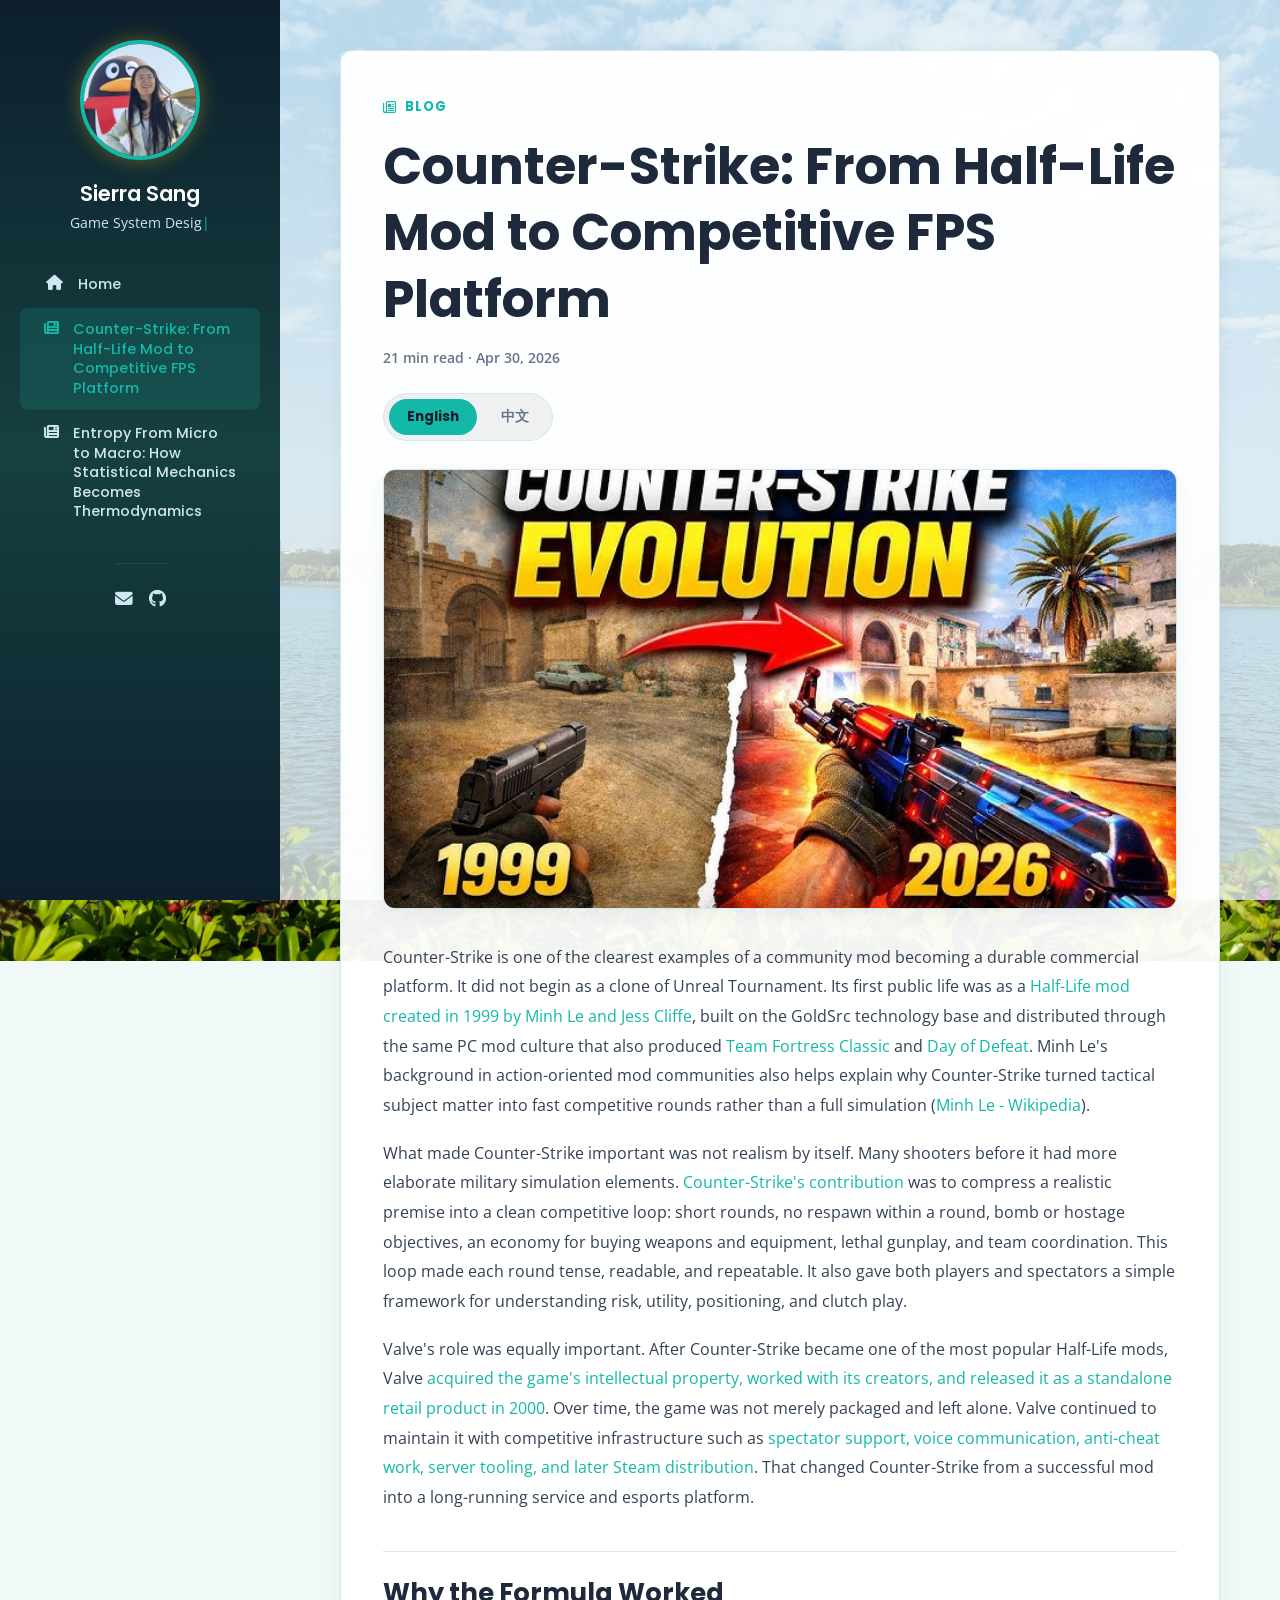
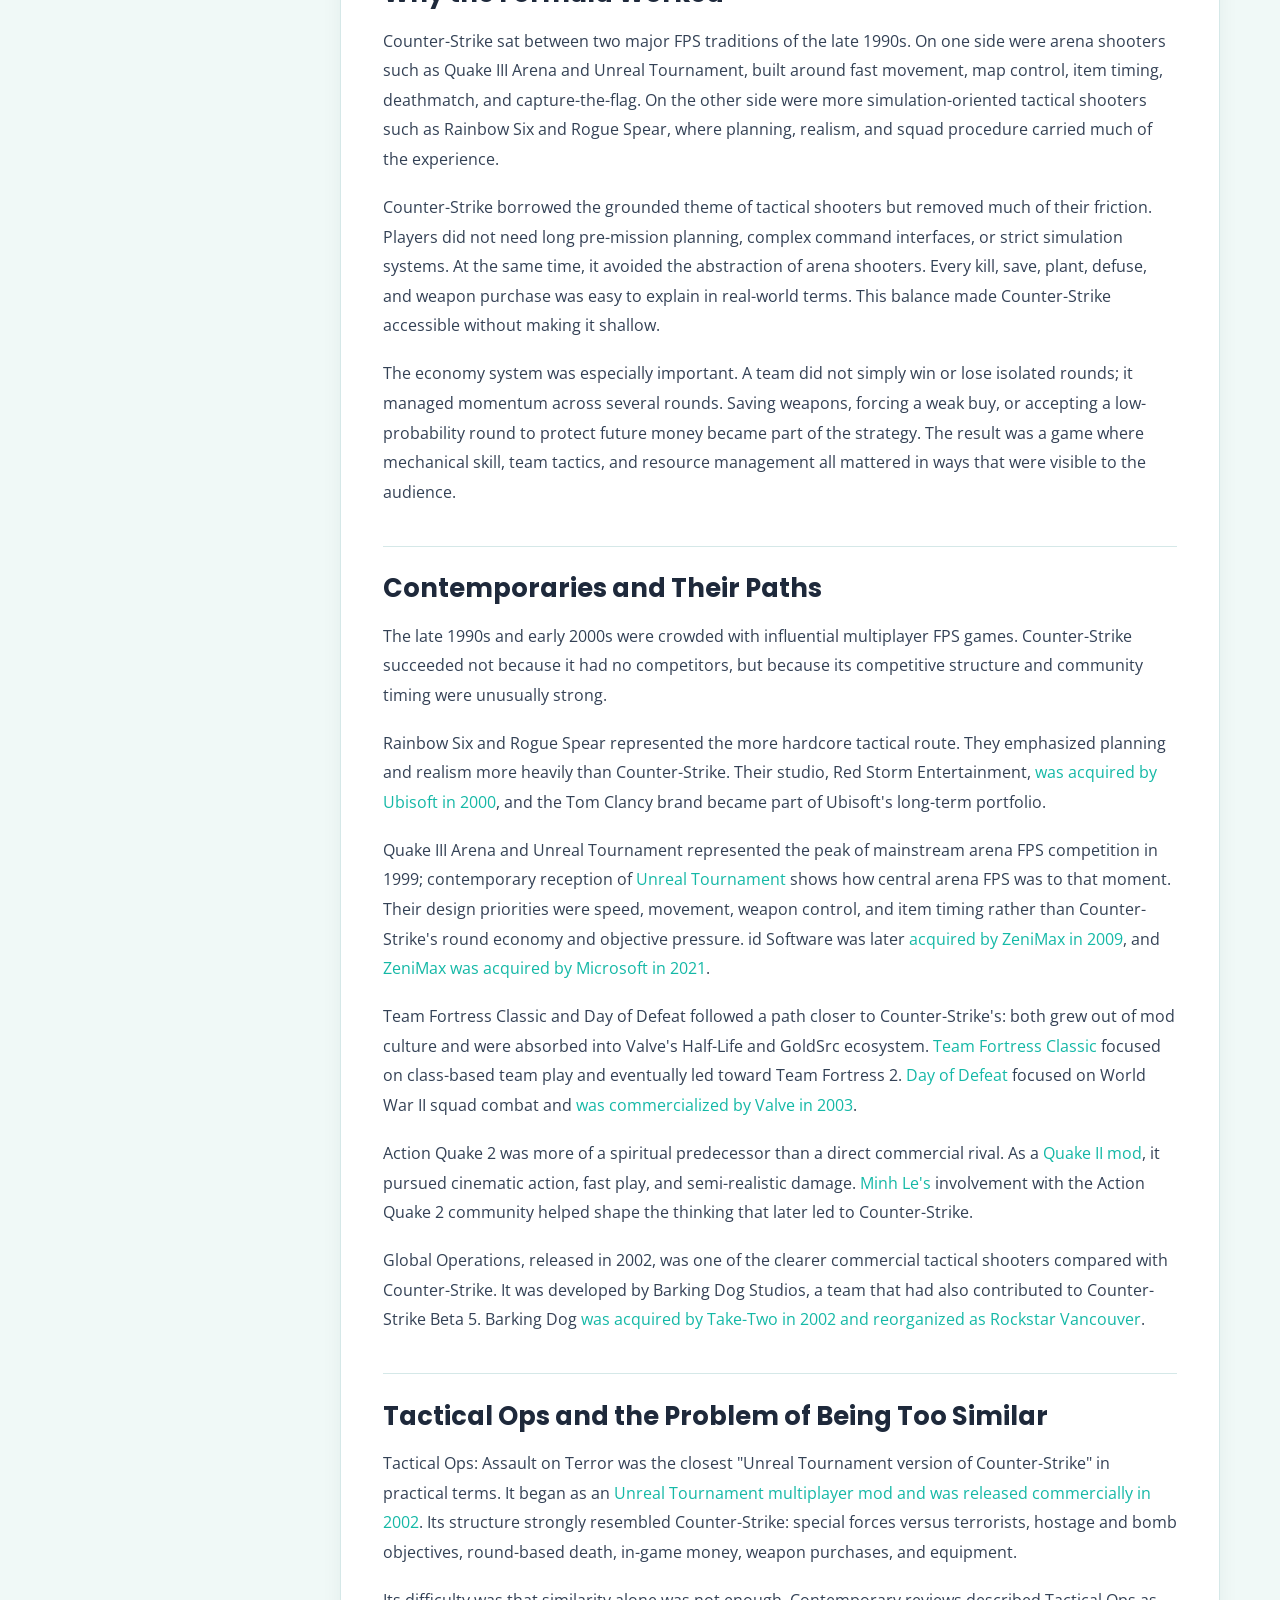
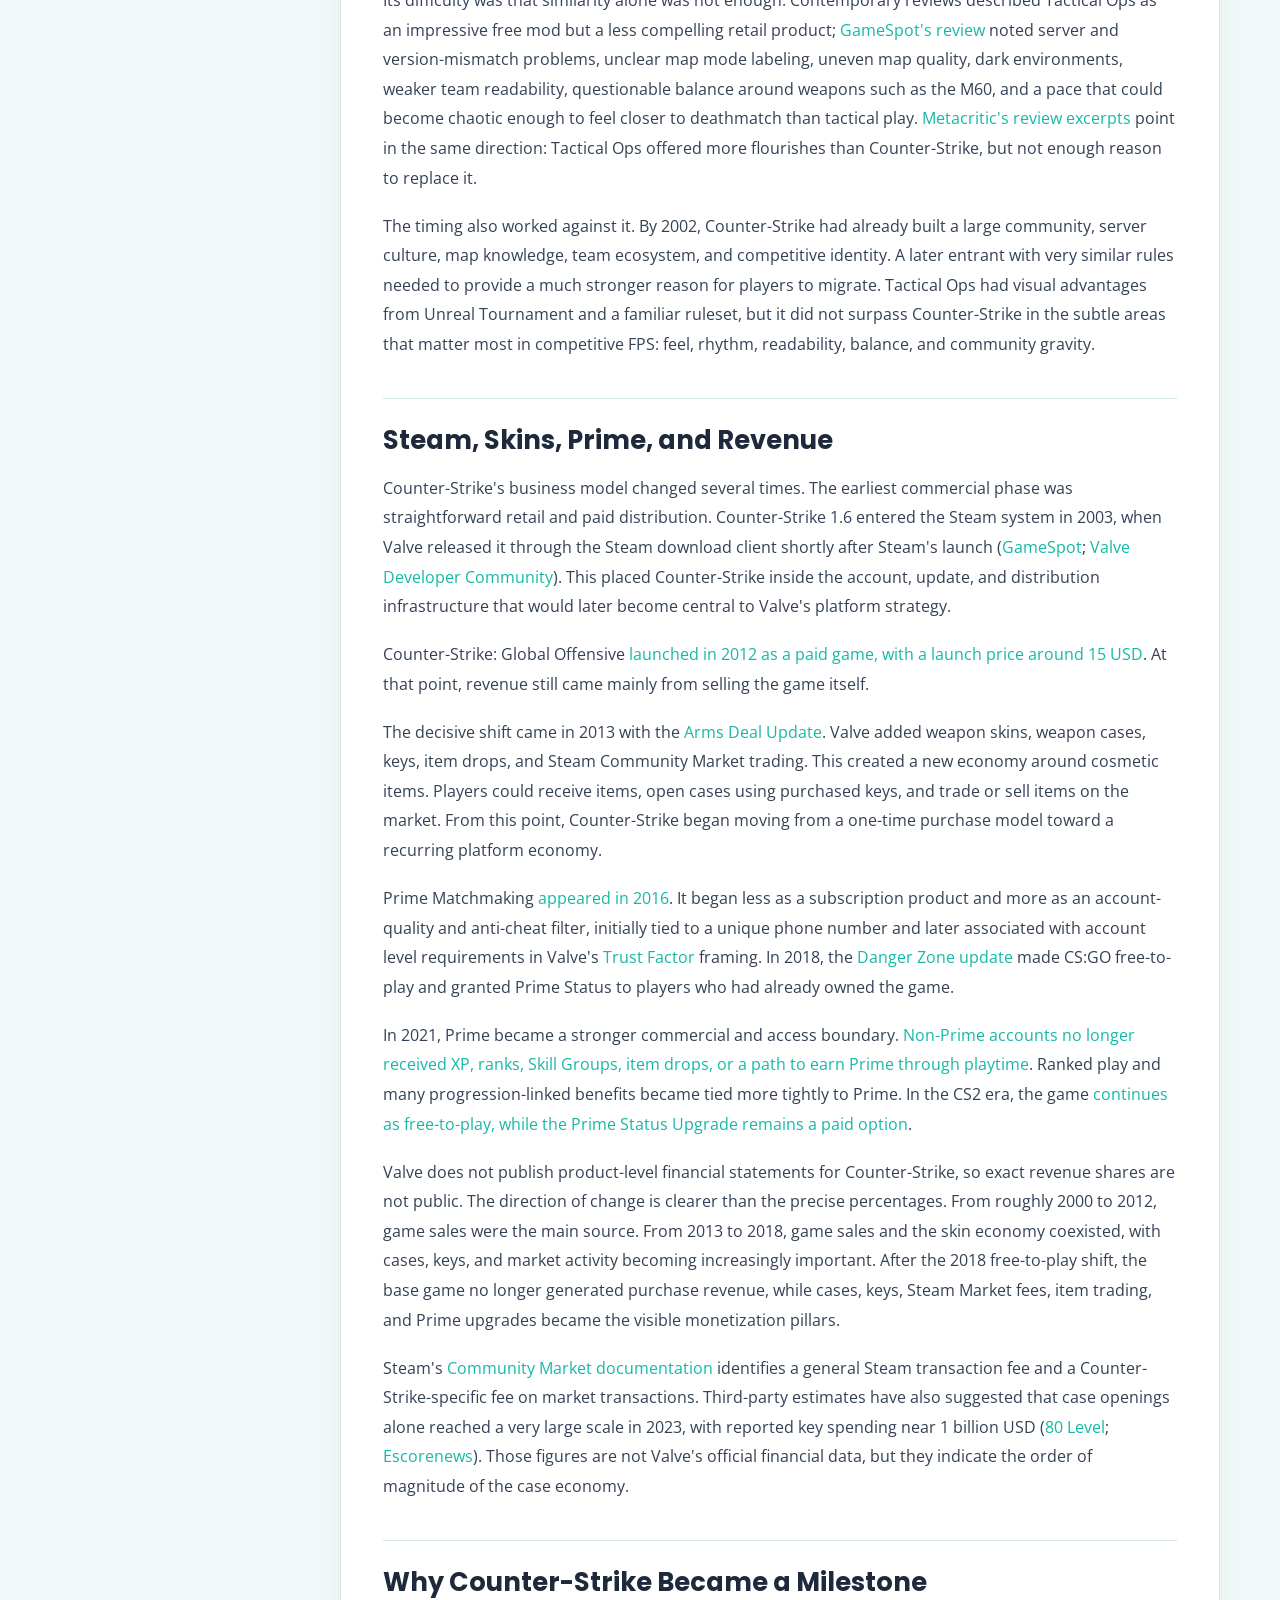
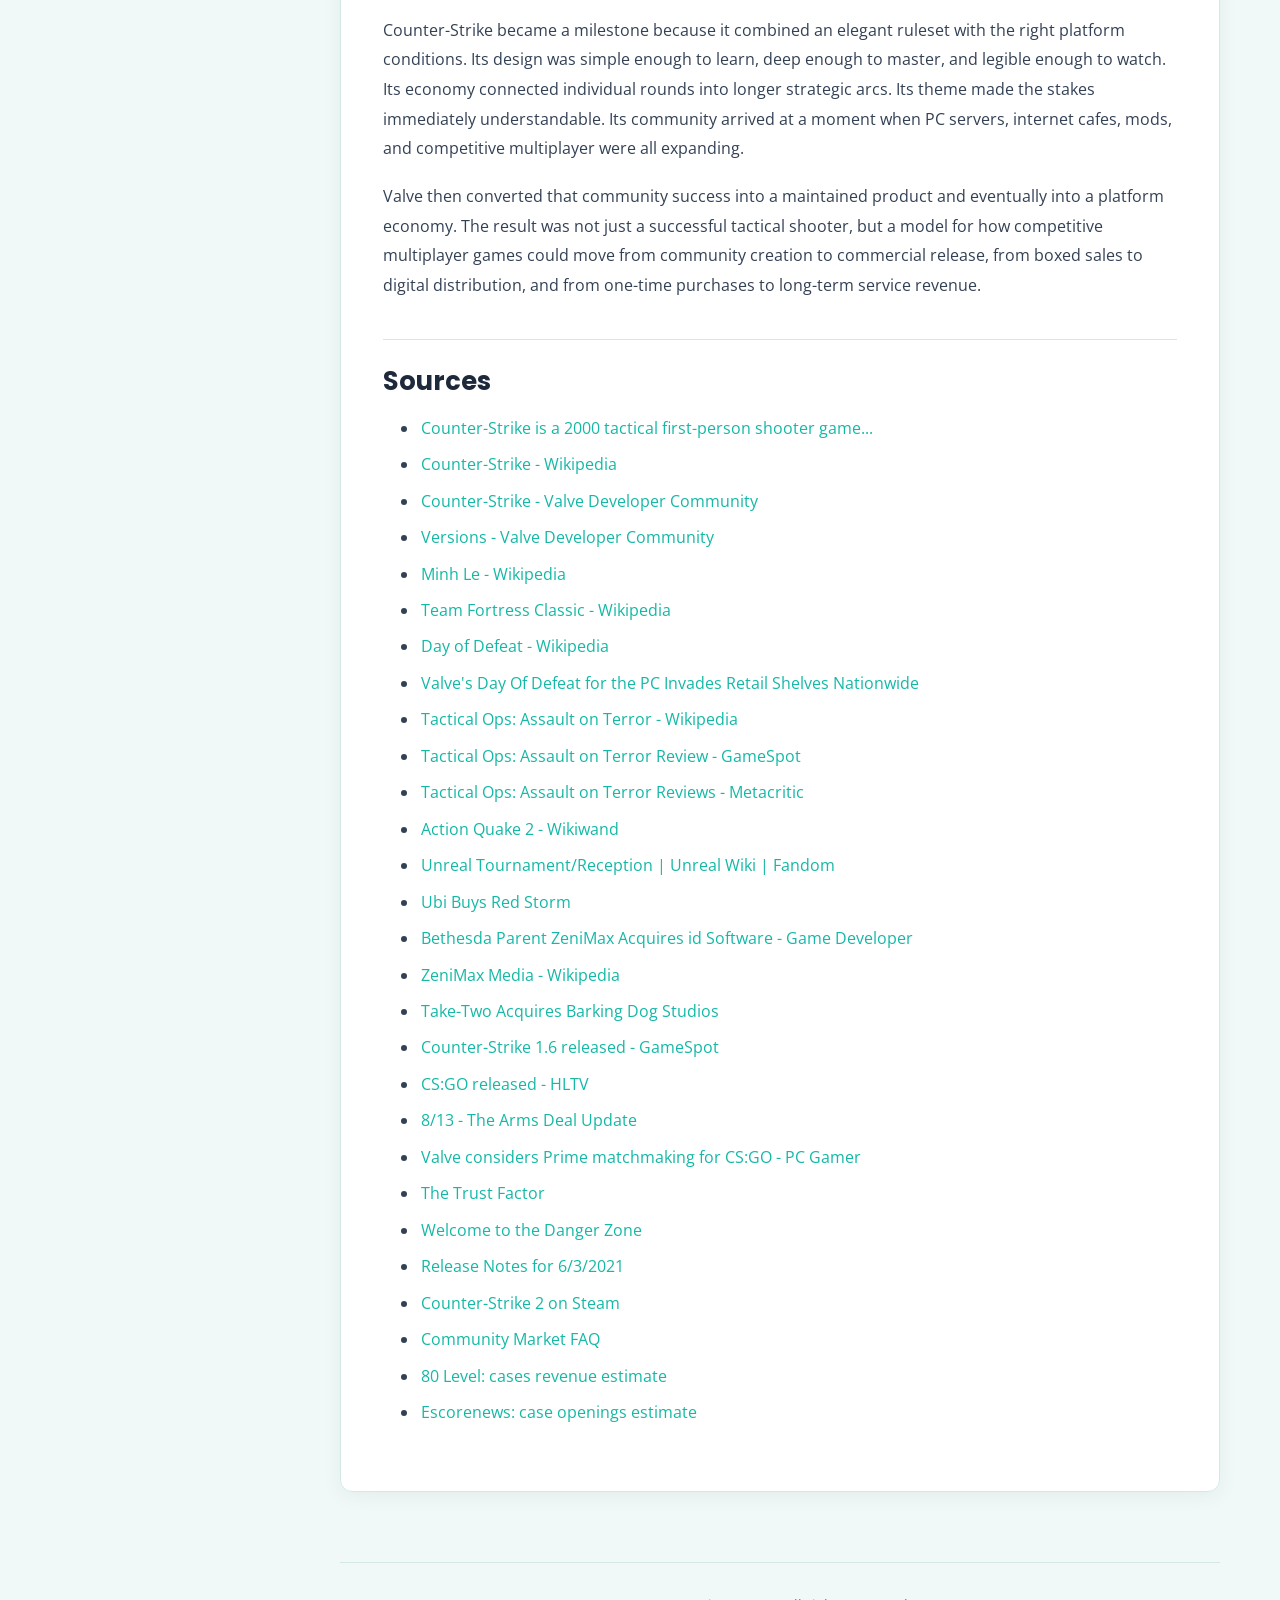
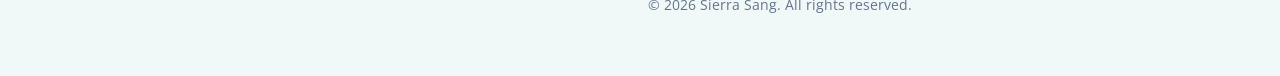
==== blogs/2026-04-30-cs-history.html @ 15dff7e5 "blog: remake blog category on index page" ====
<!DOCTYPE html>
<html lang="en">
<head>
  <meta charset="UTF-8">
  <meta name="viewport" content="width=device-width, initial-scale=1.0">
  <title>Counter-Strike: From Half-Life Mod to Competitive FPS Platform - Sierra Sang</title>
  <meta name="description" content="Counter-Strike: From Half-Life Mod to Competitive FPS Platform">
  <link rel="preconnect" href="https://fonts.googleapis.com">
  <link rel="preconnect" href="https://fonts.gstatic.com" crossorigin>
  <link href="https://fonts.googleapis.com/css2?family=Poppins:wght@300;400;500;600;700&family=Open+Sans:wght@300;400;600&display=swap" rel="stylesheet">
  <link rel="stylesheet" href="https://cdnjs.cloudflare.com/ajax/libs/font-awesome/6.5.1/css/all.min.css">
  <link rel="stylesheet" href="../css/style.css">
</head>
<body class="blog-page">
  <div class="sidebar">
    <div class="sidebar-inner">
      <div class="avatar-wrap">
        <img src="../res/avatar.jpg" alt="Sierra Sang" class="avatar">
      </div>
      <h1 class="sidebar-name">Sierra Sang</h1>
      <div class="sidebar-title">
        <span class="typed-text"></span><span class="cursor-blink">|</span>
      </div>
      <nav class="sidebar-nav blog-nav" aria-label="Blog navigation">
        <ul>
          <li><a href="../index.html" class="nav-link"><i class="fa-solid fa-house"></i><span>Home</span></a></li>
          <li><a href="#blog" class="nav-link active"><i class="fa-solid fa-newspaper"></i><span>Counter-Strike: From Half-Life Mod to Competitive FPS Platform</span></a></li>
          <li><a href="2026-04-30-entropy-from-micro-to-macro-level.html" class="nav-link"><i class="fa-solid fa-newspaper"></i><span>Entropy From Micro to Macro: How Statistical Mechanics Becomes Thermodynamics</span></a></li>
        </ul>
      </nav>
      <div class="sidebar-social">
        <a href="mailto:blocksang@outlook.com" title="Email"><i class="fa-solid fa-envelope"></i></a>
        <a href="https://github.com/Si3rraQuack" target="_blank" rel="noopener" title="GitHub"><i class="fa-brands fa-github"></i></a>
      </div>
    </div>
  </div>

  <div class="mobile-header">
    <span class="mobile-name">Sierra Sang Blogs</span>
    <button class="mobile-menu-btn" aria-label="Toggle menu"><i class="fa-solid fa-bars"></i></button>
  </div>

  <main class="main-content blog-main">
    <section id="blog" class="section blog-section">
      <div class="blog-shell reveal">
        <header class="blog-hero">
          <span class="blog-eyebrow"><i class="fa-regular fa-newspaper"></i> Blog</span>
          <h1 class="blog-title lang-panel is-active" data-lang="en">Counter-Strike: From Half-Life Mod to Competitive FPS Platform</h1>
          <h1 class="blog-title lang-panel" data-lang="zh">Counter-Strike：从 Half-Life Mod 到竞技 FPS 平台</h1>
          <div class="blog-meta">
            <span class="lang-panel is-active" data-lang="en">21 min read &middot; <time datetime="2026-04-30">Apr 30, 2026</time></span>
            <span class="lang-panel" data-lang="zh">21 分钟阅读 &middot; <time datetime="2026-04-30">2026年4月30日</time></span>
          </div>
          <div class="language-toggle" role="group" aria-label="Language switcher">
            <button type="button" class="language-btn active" data-lang-switch="en" aria-pressed="true">English</button>
            <button type="button" class="language-btn" data-lang-switch="zh" aria-pressed="false">&#20013;&#25991;</button>
          </div>
          <img src="../res/blogs/2026-04-30-cs-history-banner.jpg" alt="Banner for Counter-Strike: From Half-Life Mod to Competitive FPS Platform" class="blog-banner">
        </header>

        <article class="blog-article lang-panel is-active" data-lang="en" lang="en-US">
<p>Counter-Strike is one of the clearest examples of a community mod becoming a durable commercial platform. It did not begin as a clone of Unreal Tournament. Its first public life was as a <a href="https://en.wikipedia.org/wiki/Counter-Strike_(video_game)" target="_blank" rel="noopener">Half-Life mod created in 1999 by Minh Le and Jess Cliffe</a>, built on the GoldSrc technology base and distributed through the same PC mod culture that also produced <a href="https://en.wikipedia.org/wiki/Team_Fortress_Classic" target="_blank" rel="noopener">Team Fortress Classic</a> and <a href="https://en.wikipedia.org/wiki/Day_of_Defeat" target="_blank" rel="noopener">Day of Defeat</a>. Minh Le's background in action-oriented mod communities also helps explain why Counter-Strike turned tactical subject matter into fast competitive rounds rather than a full simulation (<a href="https://en.wikipedia.org/wiki/Minh_Le" target="_blank" rel="noopener">Minh Le - Wikipedia</a>).</p>
<p>What made Counter-Strike important was not realism by itself. Many shooters before it had more elaborate military simulation elements. <a href="https://en.wikipedia.org/wiki/Counter-Strike" target="_blank" rel="noopener">Counter-Strike's contribution</a> was to compress a realistic premise into a clean competitive loop: short rounds, no respawn within a round, bomb or hostage objectives, an economy for buying weapons and equipment, lethal gunplay, and team coordination. This loop made each round tense, readable, and repeatable. It also gave both players and spectators a simple framework for understanding risk, utility, positioning, and clutch play.</p>
<p>Valve's role was equally important. After Counter-Strike became one of the most popular Half-Life mods, Valve <a href="https://en.wikipedia.org/wiki/Counter-Strike_(video_game)" target="_blank" rel="noopener">acquired the game's intellectual property, worked with its creators, and released it as a standalone retail product in 2000</a>. Over time, the game was not merely packaged and left alone. Valve continued to maintain it with competitive infrastructure such as <a href="https://developer.valvesoftware.com/wiki/Counter-Strike/Versions" target="_blank" rel="noopener">spectator support, voice communication, anti-cheat work, server tooling, and later Steam distribution</a>. That changed Counter-Strike from a successful mod into a long-running service and esports platform.</p>
<h2 id="why-the-formula-worked">Why the Formula Worked</h2>
<p>Counter-Strike sat between two major FPS traditions of the late 1990s. On one side were arena shooters such as Quake III Arena and Unreal Tournament, built around fast movement, map control, item timing, deathmatch, and capture-the-flag. On the other side were more simulation-oriented tactical shooters such as Rainbow Six and Rogue Spear, where planning, realism, and squad procedure carried much of the experience.</p>
<p>Counter-Strike borrowed the grounded theme of tactical shooters but removed much of their friction. Players did not need long pre-mission planning, complex command interfaces, or strict simulation systems. At the same time, it avoided the abstraction of arena shooters. Every kill, save, plant, defuse, and weapon purchase was easy to explain in real-world terms. This balance made Counter-Strike accessible without making it shallow.</p>
<p>The economy system was especially important. A team did not simply win or lose isolated rounds; it managed momentum across several rounds. Saving weapons, forcing a weak buy, or accepting a low-probability round to protect future money became part of the strategy. The result was a game where mechanical skill, team tactics, and resource management all mattered in ways that were visible to the audience.</p>
<h2 id="contemporaries-and-their-paths">Contemporaries and Their Paths</h2>
<p>The late 1990s and early 2000s were crowded with influential multiplayer FPS games. Counter-Strike succeeded not because it had no competitors, but because its competitive structure and community timing were unusually strong.</p>
<p>Rainbow Six and Rogue Spear represented the more hardcore tactical route. They emphasized planning and realism more heavily than Counter-Strike. Their studio, Red Storm Entertainment, <a href="https://www.gamedeveloper.com/game-platforms/ubi-buys-red-storm" target="_blank" rel="noopener">was acquired by Ubisoft in 2000</a>, and the Tom Clancy brand became part of Ubisoft's long-term portfolio.</p>
<p>Quake III Arena and Unreal Tournament represented the peak of mainstream arena FPS competition in 1999; contemporary reception of <a href="https://unreal.fandom.com/wiki/Unreal_Tournament/Reception" target="_blank" rel="noopener">Unreal Tournament</a> shows how central arena FPS was to that moment. Their design priorities were speed, movement, weapon control, and item timing rather than Counter-Strike's round economy and objective pressure. id Software was later <a href="https://www.gamedeveloper.com/game-platforms/bethesda-parent-zenimax-acquires-id-software" target="_blank" rel="noopener">acquired by ZeniMax in 2009</a>, and <a href="https://en.wikipedia.org/wiki/ZeniMax_Media" target="_blank" rel="noopener">ZeniMax was acquired by Microsoft in 2021</a>.</p>
<p>Team Fortress Classic and Day of Defeat followed a path closer to Counter-Strike's: both grew out of mod culture and were absorbed into Valve's Half-Life and GoldSrc ecosystem. <a href="https://en.wikipedia.org/wiki/Team_Fortress_Classic" target="_blank" rel="noopener">Team Fortress Classic</a> focused on class-based team play and eventually led toward Team Fortress 2. <a href="https://en.wikipedia.org/wiki/Day_of_Defeat" target="_blank" rel="noopener">Day of Defeat</a> focused on World War II squad combat and <a href="https://www.investor.activisionblizzard.com/news-releases/news-release-details/valves-day-defeattm-pc-invades-retail-shelves-nationwide" target="_blank" rel="noopener">was commercialized by Valve in 2003</a>.</p>
<p>Action Quake 2 was more of a spiritual predecessor than a direct commercial rival. As a <a href="https://www.wikiwand.com/en/articles/Action_Quake_2" target="_blank" rel="noopener">Quake II mod</a>, it pursued cinematic action, fast play, and semi-realistic damage. <a href="https://en.wikipedia.org/wiki/Minh_Le" target="_blank" rel="noopener">Minh Le's</a> involvement with the Action Quake 2 community helped shape the thinking that later led to Counter-Strike.</p>
<p>Global Operations, released in 2002, was one of the clearer commercial tactical shooters compared with Counter-Strike. It was developed by Barking Dog Studios, a team that had also contributed to Counter-Strike Beta 5. Barking Dog <a href="https://www.gamedeveloper.com/game-platforms/take-two-acquires-barking-dog-studios" target="_blank" rel="noopener">was acquired by Take-Two in 2002 and reorganized as Rockstar Vancouver</a>.</p>
<h2 id="tactical-ops-and-the-problem-of-being-too-similar">Tactical Ops and the Problem of Being Too Similar</h2>
<p>Tactical Ops: Assault on Terror was the closest "Unreal Tournament version of Counter-Strike" in practical terms. It began as an <a href="https://en.wikipedia.org/wiki/Tactical_Ops:_Assault_on_Terror" target="_blank" rel="noopener">Unreal Tournament multiplayer mod and was released commercially in 2002</a>. Its structure strongly resembled Counter-Strike: special forces versus terrorists, hostage and bomb objectives, round-based death, in-game money, weapon purchases, and equipment.</p>
<p>Its difficulty was that similarity alone was not enough. Contemporary reviews described Tactical Ops as an impressive free mod but a less compelling retail product; <a href="https://www.gamespot.com/reviews/tactical-ops-assault-on-terror-review/1900-2862947" target="_blank" rel="noopener">GameSpot's review</a> noted server and version-mismatch problems, unclear map mode labeling, uneven map quality, dark environments, weaker team readability, questionable balance around weapons such as the M60, and a pace that could become chaotic enough to feel closer to deathmatch than tactical play. <a href="https://www.metacritic.com/game/tactical-ops-assault-on-terror" target="_blank" rel="noopener">Metacritic's review excerpts</a> point in the same direction: Tactical Ops offered more flourishes than Counter-Strike, but not enough reason to replace it.</p>
<p>The timing also worked against it. By 2002, Counter-Strike had already built a large community, server culture, map knowledge, team ecosystem, and competitive identity. A later entrant with very similar rules needed to provide a much stronger reason for players to migrate. Tactical Ops had visual advantages from Unreal Tournament and a familiar ruleset, but it did not surpass Counter-Strike in the subtle areas that matter most in competitive FPS: feel, rhythm, readability, balance, and community gravity.</p>
<h2 id="steam-skins-prime-and-revenue">Steam, Skins, Prime, and Revenue</h2>
<p>Counter-Strike's business model changed several times. The earliest commercial phase was straightforward retail and paid distribution. Counter-Strike 1.6 entered the Steam system in 2003, when Valve released it through the Steam download client shortly after Steam's launch (<a href="https://www.gamespot.com/articles/counter-strike-16-released/1100-2908968" target="_blank" rel="noopener">GameSpot</a>; <a href="https://developer.valvesoftware.com/wiki/Counter-Strike" target="_blank" rel="noopener">Valve Developer Community</a>). This placed Counter-Strike inside the account, update, and distribution infrastructure that would later become central to Valve's platform strategy.</p>
<p>Counter-Strike: Global Offensive <a href="https://www.hltv.org/news/8972/csgo-released" target="_blank" rel="noopener">launched in 2012 as a paid game, with a launch price around 15 USD</a>. At that point, revenue still came mainly from selling the game itself.</p>
<p>The decisive shift came in 2013 with the <a href="https://blog.counter-strike.net/2013/08/7425/" target="_blank" rel="noopener">Arms Deal Update</a>. Valve added weapon skins, weapon cases, keys, item drops, and Steam Community Market trading. This created a new economy around cosmetic items. Players could receive items, open cases using purchased keys, and trade or sell items on the market. From this point, Counter-Strike began moving from a one-time purchase model toward a recurring platform economy.</p>
<p>Prime Matchmaking <a href="https://www.pcgamer.com/valve-considers-prime-matchmaking-for-csgo/" target="_blank" rel="noopener">appeared in 2016</a>. It began less as a subscription product and more as an account-quality and anti-cheat filter, initially tied to a unique phone number and later associated with account level requirements in Valve's <a href="https://blog.counter-strike.net/the-trust-factor/" target="_blank" rel="noopener">Trust Factor</a> framing. In 2018, the <a href="https://blog.counter-strike.net/2018/12/21519/" target="_blank" rel="noopener">Danger Zone update</a> made CS:GO free-to-play and granted Prime Status to players who had already owned the game.</p>
<p>In 2021, Prime became a stronger commercial and access boundary. <a href="https://blog.counter-strike.net/2021/06/34389/" target="_blank" rel="noopener">Non-Prime accounts no longer received XP, ranks, Skill Groups, item drops, or a path to earn Prime through playtime</a>. Ranked play and many progression-linked benefits became tied more tightly to Prime. In the CS2 era, the game <a href="https://store.steampowered.com/app/730/CounterStrike_2/" target="_blank" rel="noopener">continues as free-to-play, while the Prime Status Upgrade remains a paid option</a>.</p>
<p>Valve does not publish product-level financial statements for Counter-Strike, so exact revenue shares are not public. The direction of change is clearer than the precise percentages. From roughly 2000 to 2012, game sales were the main source. From 2013 to 2018, game sales and the skin economy coexisted, with cases, keys, and market activity becoming increasingly important. After the 2018 free-to-play shift, the base game no longer generated purchase revenue, while cases, keys, Steam Market fees, item trading, and Prime upgrades became the visible monetization pillars.</p>
<p>Steam's <a href="https://help.steampowered.com/en/faqs/view/61F0-72B7-9A18-C70B" target="_blank" rel="noopener">Community Market documentation</a> identifies a general Steam transaction fee and a Counter-Strike-specific fee on market transactions. Third-party estimates have also suggested that case openings alone reached a very large scale in 2023, with reported key spending near 1 billion USD (<a href="https://80.lv/articles/counter-strike-cases-brought-valve-more-than-usd1-billion-in-2023" target="_blank" rel="noopener">80 Level</a>; <a href="https://escorenews.com/en/csgo/news/54997-valve-reportedly-earned-almost-billion-dollars-from-case-openings-in-2023-biggest-revenue-in-history-of-cs" target="_blank" rel="noopener">Escorenews</a>). Those figures are not Valve's official financial data, but they indicate the order of magnitude of the case economy.</p>
<h2 id="why-counter-strike-became-a-milestone">Why Counter-Strike Became a Milestone</h2>
<p>Counter-Strike became a milestone because it combined an elegant ruleset with the right platform conditions. Its design was simple enough to learn, deep enough to master, and legible enough to watch. Its economy connected individual rounds into longer strategic arcs. Its theme made the stakes immediately understandable. Its community arrived at a moment when PC servers, internet cafes, mods, and competitive multiplayer were all expanding.</p>
<p>Valve then converted that community success into a maintained product and eventually into a platform economy. The result was not just a successful tactical shooter, but a model for how competitive multiplayer games could move from community creation to commercial release, from boxed sales to digital distribution, and from one-time purchases to long-term service revenue.</p>
<h2 id="sources">Sources</h2>
<ul>
<li><a href="https://en.wikipedia.org/wiki/Counter-Strike_(video_game)" target="_blank" rel="noopener">Counter-Strike is a 2000 tactical first-person shooter game...</a></li>
<li><a href="https://en.wikipedia.org/wiki/Counter-Strike" target="_blank" rel="noopener">Counter-Strike - Wikipedia</a></li>
<li><a href="https://developer.valvesoftware.com/wiki/Counter-Strike" target="_blank" rel="noopener">Counter-Strike - Valve Developer Community</a></li>
<li><a href="https://developer.valvesoftware.com/wiki/Counter-Strike/Versions" target="_blank" rel="noopener">Versions - Valve Developer Community</a></li>
<li><a href="https://en.wikipedia.org/wiki/Minh_Le" target="_blank" rel="noopener">Minh Le - Wikipedia</a></li>
<li><a href="https://en.wikipedia.org/wiki/Team_Fortress_Classic" target="_blank" rel="noopener">Team Fortress Classic - Wikipedia</a></li>
<li><a href="https://en.wikipedia.org/wiki/Day_of_Defeat" target="_blank" rel="noopener">Day of Defeat - Wikipedia</a></li>
<li><a href="https://www.investor.activisionblizzard.com/news-releases/news-release-details/valves-day-defeattm-pc-invades-retail-shelves-nationwide" target="_blank" rel="noopener">Valve's Day Of Defeat for the PC Invades Retail Shelves Nationwide</a></li>
<li><a href="https://en.wikipedia.org/wiki/Tactical_Ops:_Assault_on_Terror" target="_blank" rel="noopener">Tactical Ops: Assault on Terror - Wikipedia</a></li>
<li><a href="https://www.gamespot.com/reviews/tactical-ops-assault-on-terror-review/1900-2862947" target="_blank" rel="noopener">Tactical Ops: Assault on Terror Review - GameSpot</a></li>
<li><a href="https://www.metacritic.com/game/tactical-ops-assault-on-terror" target="_blank" rel="noopener">Tactical Ops: Assault on Terror Reviews - Metacritic</a></li>
<li><a href="https://www.wikiwand.com/en/articles/Action_Quake_2" target="_blank" rel="noopener">Action Quake 2 - Wikiwand</a></li>
<li><a href="https://unreal.fandom.com/wiki/Unreal_Tournament/Reception" target="_blank" rel="noopener">Unreal Tournament/Reception | Unreal Wiki | Fandom</a></li>
<li><a href="https://www.gamedeveloper.com/game-platforms/ubi-buys-red-storm" target="_blank" rel="noopener">Ubi Buys Red Storm</a></li>
<li><a href="https://www.gamedeveloper.com/game-platforms/bethesda-parent-zenimax-acquires-id-software" target="_blank" rel="noopener">Bethesda Parent ZeniMax Acquires id Software - Game Developer</a></li>
<li><a href="https://en.wikipedia.org/wiki/ZeniMax_Media" target="_blank" rel="noopener">ZeniMax Media - Wikipedia</a></li>
<li><a href="https://www.gamedeveloper.com/game-platforms/take-two-acquires-barking-dog-studios" target="_blank" rel="noopener">Take-Two Acquires Barking Dog Studios</a></li>
<li><a href="https://www.gamespot.com/articles/counter-strike-16-released/1100-2908968" target="_blank" rel="noopener">Counter-Strike 1.6 released - GameSpot</a></li>
<li><a href="https://www.hltv.org/news/8972/csgo-released" target="_blank" rel="noopener">CS:GO released - HLTV</a></li>
<li><a href="https://blog.counter-strike.net/2013/08/7425/" target="_blank" rel="noopener">8/13 - The Arms Deal Update</a></li>
<li><a href="https://www.pcgamer.com/valve-considers-prime-matchmaking-for-csgo/" target="_blank" rel="noopener">Valve considers Prime matchmaking for CS:GO - PC Gamer</a></li>
<li><a href="https://blog.counter-strike.net/the-trust-factor/" target="_blank" rel="noopener">The Trust Factor</a></li>
<li><a href="https://blog.counter-strike.net/2018/12/21519/" target="_blank" rel="noopener">Welcome to the Danger Zone</a></li>
<li><a href="https://blog.counter-strike.net/2021/06/34389/" target="_blank" rel="noopener">Release Notes for 6/3/2021</a></li>
<li><a href="https://store.steampowered.com/app/730/CounterStrike_2/" target="_blank" rel="noopener">Counter-Strike 2 on Steam</a></li>
<li><a href="https://help.steampowered.com/en/faqs/view/61F0-72B7-9A18-C70B" target="_blank" rel="noopener">Community Market FAQ</a></li>
<li><a href="https://80.lv/articles/counter-strike-cases-brought-valve-more-than-usd1-billion-in-2023" target="_blank" rel="noopener">80 Level: cases revenue estimate</a></li>
<li><a href="https://escorenews.com/en/csgo/news/54997-valve-reportedly-earned-almost-billion-dollars-from-case-openings-in-2023-biggest-revenue-in-history-of-cs" target="_blank" rel="noopener">Escorenews: case openings estimate</a></li>
</ul>
        </article>

        <article class="blog-article lang-panel" data-lang="zh" lang="zh-CN">
<p>Counter-Strike 是社区 Mod 成长为长期商业平台的典型案例。它的早期形态并不是 Unreal Tournament 的克隆，而是 Minh Le 与 Jess Cliffe 在 1999 年创作的 <a href="https://en.wikipedia.org/wiki/Counter-Strike_(video_game)" target="_blank" rel="noopener">Half-Life Mod</a>。这个项目建立在 GoldSrc 技术基础上，也诞生于同一个 PC Mod 文化环境；<a href="https://en.wikipedia.org/wiki/Team_Fortress_Classic" target="_blank" rel="noopener">Team Fortress Classic</a> 与 <a href="https://en.wikipedia.org/wiki/Day_of_Defeat" target="_blank" rel="noopener">Day of Defeat</a> 也来自相近的生态。Minh Le 在动作化 Mod 社区中的经历，也能解释为什么 Counter-Strike 会把 tactical 题材转化为快速竞技回合，而不是完整模拟系统（<a href="https://en.wikipedia.org/wiki/Minh_Le" target="_blank" rel="noopener">Minh Le - Wikipedia</a>）。</p>
<p>Counter-Strike 的重要性并不只在于“更真实”。在它之前，已经有不少 shooter 采用了更复杂的军事模拟元素。<a href="https://en.wikipedia.org/wiki/Counter-Strike" target="_blank" rel="noopener">Counter-Strike 的贡献</a>，是把现实题材压缩成一套清晰的竞技循环：短回合、本回合死亡后不能 respawn、bomb 或 hostage 目标、用于购买武器和装备的 economy、低容错 gunplay，以及团队协作。这个循环让每一回合都紧张、易读、可重复，也让玩家和观众都能理解 risk、utility、positioning 与 clutch play。</p>
<p>Valve 的作用同样关键。Counter-Strike 在成为最受欢迎的 Half-Life Mod 之一后，Valve <a href="https://en.wikipedia.org/wiki/Counter-Strike_(video_game)" target="_blank" rel="noopener">收购了它的 intellectual property，与创作者合作，并在 2000 年将其作为独立零售产品发布</a>。此后，游戏并没有只是被包装后放置不管。Valve 持续维护它，加入 <a href="https://developer.valvesoftware.com/wiki/Counter-Strike/Versions" target="_blank" rel="noopener">spectator support、voice communication、anti-cheat、server tooling，以及后来的 Steam distribution</a>。这让 Counter-Strike 从一个成功 Mod 变成了长期运行的 service 与 esports platform。</p>
<h2 id="这套公式为何有效">这套公式为何有效</h2>
<p>Counter-Strike 位于 1990 年代末两种主要 FPS 传统之间。一边是 Quake III Arena 与 Unreal Tournament 这样的 arena shooter，核心是高速移动、map control、item timing、deathmatch 与 capture-the-flag。另一边是 Rainbow Six 与 Rogue Spear 这样的 tactical shooter，更强调计划、拟真与小队流程。</p>
<p>Counter-Strike 借用了 tactical shooter 的现实题材，但去掉了许多体验阻力。玩家不需要漫长的任务前规划、复杂的指挥界面或严格模拟系统。同时，它也避开了 arena shooter 的抽象感。每一次击杀、save、plant、defuse 和 weapon purchase，都能用现实语境快速解释。这种平衡让 Counter-Strike 易于进入，但并不浅薄。</p>
<p>economy system 尤其重要。一支队伍并不是赢下或输掉彼此孤立的回合，而是在多个回合之间管理 momentum。save weapons、force buy，或为了保护未来经济而接受一个低胜率回合，都会成为策略的一部分。结果是，mechanical skill、团队战术与资源管理都会发挥作用，而且这些作用对观众也是可见的。</p>
<h2 id="同期作品与各自路径">同期作品与各自路径</h2>
<p>1990 年代末到 2000 年代初，multiplayer FPS 领域有许多有影响力的作品。Counter-Strike 的成功并不是因为没有竞争者，而是因为它的竞技结构和社区时机格外强。</p>
<p>Rainbow Six 与 Rogue Spear 代表更硬核的 tactical 路线。它们比 Counter-Strike 更强调规划与拟真。其开发团队 Red Storm Entertainment <a href="https://www.gamedeveloper.com/game-platforms/ubi-buys-red-storm" target="_blank" rel="noopener">于 2000 年被 Ubisoft 收购</a>，Tom Clancy 品牌也进入 Ubisoft 的长期产品体系。</p>
<p>Quake III Arena 与 Unreal Tournament 代表 1999 年 mainstream arena FPS 竞争的高峰；<a href="https://unreal.fandom.com/wiki/Unreal_Tournament/Reception" target="_blank" rel="noopener">Unreal Tournament 的同期评价</a>也说明了 arena FPS 在当时的重要性。它们的设计重点是速度、移动、武器控制与 item timing，而不是 Counter-Strike 的回合经济和 objective pressure。id Software 后来<a href="https://www.gamedeveloper.com/game-platforms/bethesda-parent-zenimax-acquires-id-software" target="_blank" rel="noopener">在 2009 年被 ZeniMax 收购</a>，ZeniMax 又<a href="https://en.wikipedia.org/wiki/ZeniMax_Media" target="_blank" rel="noopener">在 2021 年被 Microsoft 收购</a>。</p>
<p>Team Fortress Classic 与 Day of Defeat 的路径更接近 Counter-Strike：它们都来自 Mod 文化，并被吸收到 Valve 的 Half-Life 与 GoldSrc 生态中。<a href="https://en.wikipedia.org/wiki/Team_Fortress_Classic" target="_blank" rel="noopener">Team Fortress Classic</a> 聚焦 class-based team play，后来通向 Team Fortress 2。<a href="https://en.wikipedia.org/wiki/Day_of_Defeat" target="_blank" rel="noopener">Day of Defeat</a> 聚焦 World War II squad combat，并<a href="https://www.investor.activisionblizzard.com/news-releases/news-release-details/valves-day-defeattm-pc-invades-retail-shelves-nationwide" target="_blank" rel="noopener">在 2003 年由 Valve 商业化</a>。</p>
<p>Action Quake 2 更像是精神前身，而不是直接商业竞争者。作为 <a href="https://www.wikiwand.com/en/articles/Action_Quake_2" target="_blank" rel="noopener">Quake II Mod</a>，它追求电影化动作、快速节奏与半写实伤害。<a href="https://en.wikipedia.org/wiki/Minh_Le" target="_blank" rel="noopener">Minh Le</a> 与 Action Quake 2 社区的接触，影响了后来 Counter-Strike 的构想。</p>
<p>Global Operations 于 2002 年发布，是当时较明确被拿来与 Counter-Strike 比较的商业 tactical shooter 之一。它由 Barking Dog Studios 开发，而该团队也曾参与 Counter-Strike Beta 5。Barking Dog <a href="https://www.gamedeveloper.com/game-platforms/take-two-acquires-barking-dog-studios" target="_blank" rel="noopener">在 2002 年被 Take-Two 收购，并改组为 Rockstar Vancouver</a>。</p>
<h2 id="tactical-ops-与-过于相似-的问题">Tactical Ops 与“过于相似”的问题</h2>
<p>从实际形式看，Tactical Ops: Assault on Terror 是最接近“Unreal Tournament 版 Counter-Strike”的作品。它最初是 <a href="https://en.wikipedia.org/wiki/Tactical_Ops:_Assault_on_Terror" target="_blank" rel="noopener">Unreal Tournament multiplayer Mod，并在 2002 年商业发行</a>。它的结构与 Counter-Strike 高度相似：special forces 对 terrorists、hostage 与 bomb 目标、round-based death、in-game money、weapon purchases 和 equipment。</p>
<p>它的困难在于，相似本身并不够。当时的评论认为 Tactical Ops 作为免费 Mod 很出色，但作为零售产品说服力不足。<a href="https://www.gamespot.com/reviews/tactical-ops-assault-on-terror-review/1900-2862947" target="_blank" rel="noopener">GameSpot 的评测</a>提到的问题包括 server 与 version-mismatch、地图模式标注不清、地图质量不均、环境偏暗、敌我可读性较弱、M60 等武器的平衡疑问，以及节奏有时会混乱到更接近 deathmatch 而非 tactical play。<a href="https://www.metacritic.com/game/tactical-ops-assault-on-terror" target="_blank" rel="noopener">Metacritic 的评测摘录</a>也指向类似结论：Tactical Ops 有更多花样，但不足以取代 Counter-Strike。</p>
<p>时机也对它不利。到 2002 年，Counter-Strike 已经形成庞大的社区、server culture、map knowledge、team ecosystem 与竞技身份。一个规则高度相似的后来者，需要给玩家非常强的迁移理由。Tactical Ops 依靠 Unreal Tournament 具备视觉优势，也提供熟悉的规则集，但它没有在 competitive FPS 最关键的细节上超越 Counter-Strike：feel、rhythm、readability、balance 与 community gravity。</p>
<h2 id="steam-skins-prime-与收入">Steam、Skins、Prime 与收入</h2>
<p>Counter-Strike 的商业模式经历过数次变化。最早的商业阶段是直接的 retail 与 paid distribution。Counter-Strike 1.6 于 2003 年进入 Steam system；Valve 在 Steam 上线后不久，通过 Steam download client 发布了它（<a href="https://www.gamespot.com/articles/counter-strike-16-released/1100-2908968" target="_blank" rel="noopener">GameSpot</a>；<a href="https://developer.valvesoftware.com/wiki/Counter-Strike" target="_blank" rel="noopener">Valve Developer Community</a>）。这使 Counter-Strike 进入了 account、update 与 distribution infrastructure，而这些基础设施后来成为 Valve 平台战略的核心。</p>
<p>Counter-Strike: Global Offensive <a href="https://www.hltv.org/news/8972/csgo-released" target="_blank" rel="noopener">于 2012 年作为付费游戏发布，上市价格约为 15 USD</a>。此时，收入主要仍来自游戏本体销售。</p>
<p>决定性的转变发生在 2013 年的 <a href="https://blog.counter-strike.net/2013/08/7425/" target="_blank" rel="noopener">Arms Deal Update</a>。Valve 加入了 weapon skins、weapon cases、keys、item drops 与 Steam Community Market trading。这围绕 cosmetic items 创造了新的经济。玩家可以获得物品、使用购买的 keys 开箱，并在 market 上交易或出售物品。从这个节点开始，Counter-Strike 开始从一次性购买模型转向持续性的 platform economy。</p>
<p>Prime Matchmaking <a href="https://www.pcgamer.com/valve-considers-prime-matchmaking-for-csgo/" target="_blank" rel="noopener">出现在 2016 年</a>。它最初更像 account quality 与 anti-cheat filter，而不是 subscription product；早期与唯一手机号绑定，后来又与 Valve 的 <a href="https://blog.counter-strike.net/the-trust-factor/" target="_blank" rel="noopener">Trust Factor</a> 框架中的账号等级要求相关。2018 年，<a href="https://blog.counter-strike.net/2018/12/21519/" target="_blank" rel="noopener">Danger Zone update</a> 让 CS:GO 转为 free-to-play，并将 Prime Status 授予此前已经拥有游戏的玩家。</p>
<p>2021 年，Prime 成为更强的商业与访问门槛。<a href="https://blog.counter-strike.net/2021/06/34389/" target="_blank" rel="noopener">Non-Prime 账号不再获得 XP、ranks、Skill Groups、item drops，也不能再通过 playtime 获得 Prime</a>。Ranked play 与许多 progression-linked benefits 更紧密地绑定到 Prime。到了 CS2 时代，游戏<a href="https://store.steampowered.com/app/730/CounterStrike_2/" target="_blank" rel="noopener">继续采用 free-to-play，而 Prime Status Upgrade 仍是付费选项</a>。</p>
<p>Valve 不公布 Counter-Strike 的单品级财务报表，因此外界无法得到精确收入份额。可以更清楚判断的是方向变化。约 2000 至 2012 年，game sales 是主要来源。2013 至 2018 年，game sales 与 skin economy 并存，cases、keys 和 market activity 的重要性迅速上升。2018 年转向 free-to-play 后，基础游戏不再产生购买收入，而 cases、keys、Steam Market fees、item trading 与 Prime upgrades 成为可见的变现支柱。</p>
<p>Steam 的 <a href="https://help.steampowered.com/en/faqs/view/61F0-72B7-9A18-C70B" target="_blank" rel="noopener">Community Market 文档</a>显示，market transaction 中存在通用的 Steam transaction fee，以及 Counter-Strike-specific fee。第三方估算也指出，2023 年 case openings 的规模已经很大，reported key spending 接近 10 亿 USD（<a href="https://80.lv/articles/counter-strike-cases-brought-valve-more-than-usd1-billion-in-2023" target="_blank" rel="noopener">80 Level</a>；<a href="https://escorenews.com/en/csgo/news/54997-valve-reportedly-earned-almost-billion-dollars-from-case-openings-in-2023-biggest-revenue-in-history-of-cs" target="_blank" rel="noopener">Escorenews</a>）。这些数字并不是 Valve 的官方财务数据，但能够说明 case economy 的量级。</p>
<h2 id="counter-strike-为何成为里程碑">Counter-Strike 为何成为里程碑</h2>
<p>Counter-Strike 成为里程碑，是因为它把优雅的规则集与合适的平台条件结合在一起。它的设计足够简单，玩家可以快速理解；又足够深，值得长期精通；同时也足够可读，便于观看。它的 economy 将单个回合连接成更长的策略弧线。它的题材让胜负压力立刻变得可理解。它的社区出现于 PC servers、internet cafes、Mods 与 competitive multiplayer 共同扩张的时期。</p>
<p>Valve 随后把这种社区成功转化为持续维护的产品，并最终发展成 platform economy。Counter-Strike 的结果不只是一个成功的 tactical shooter，也是一种范式：competitive multiplayer game 可以如何从社区创作走向商业发行，从 boxed sales 走向 digital distribution，再从 one-time purchase 走向 long-term service revenue。</p>
<h2 id="参考资料">参考资料</h2>
<ul>
<li><a href="https://en.wikipedia.org/wiki/Counter-Strike_(video_game)" target="_blank" rel="noopener">Counter-Strike is a 2000 tactical first-person shooter game...</a></li>
<li><a href="https://en.wikipedia.org/wiki/Counter-Strike" target="_blank" rel="noopener">Counter-Strike - Wikipedia</a></li>
<li><a href="https://developer.valvesoftware.com/wiki/Counter-Strike" target="_blank" rel="noopener">Counter-Strike - Valve Developer Community</a></li>
<li><a href="https://developer.valvesoftware.com/wiki/Counter-Strike/Versions" target="_blank" rel="noopener">Versions - Valve Developer Community</a></li>
<li><a href="https://en.wikipedia.org/wiki/Minh_Le" target="_blank" rel="noopener">Minh Le - Wikipedia</a></li>
<li><a href="https://en.wikipedia.org/wiki/Team_Fortress_Classic" target="_blank" rel="noopener">Team Fortress Classic - Wikipedia</a></li>
<li><a href="https://en.wikipedia.org/wiki/Day_of_Defeat" target="_blank" rel="noopener">Day of Defeat - Wikipedia</a></li>
<li><a href="https://www.investor.activisionblizzard.com/news-releases/news-release-details/valves-day-defeattm-pc-invades-retail-shelves-nationwide" target="_blank" rel="noopener">Valve's Day Of Defeat for the PC Invades Retail Shelves Nationwide</a></li>
<li><a href="https://en.wikipedia.org/wiki/Tactical_Ops:_Assault_on_Terror" target="_blank" rel="noopener">Tactical Ops: Assault on Terror - Wikipedia</a></li>
<li><a href="https://www.gamespot.com/reviews/tactical-ops-assault-on-terror-review/1900-2862947" target="_blank" rel="noopener">Tactical Ops: Assault on Terror Review - GameSpot</a></li>
<li><a href="https://www.metacritic.com/game/tactical-ops-assault-on-terror" target="_blank" rel="noopener">Tactical Ops: Assault on Terror Reviews - Metacritic</a></li>
<li><a href="https://www.wikiwand.com/en/articles/Action_Quake_2" target="_blank" rel="noopener">Action Quake 2 - Wikiwand</a></li>
<li><a href="https://unreal.fandom.com/wiki/Unreal_Tournament/Reception" target="_blank" rel="noopener">Unreal Tournament/Reception | Unreal Wiki | Fandom</a></li>
<li><a href="https://www.gamedeveloper.com/game-platforms/ubi-buys-red-storm" target="_blank" rel="noopener">Ubi Buys Red Storm</a></li>
<li><a href="https://www.gamedeveloper.com/game-platforms/bethesda-parent-zenimax-acquires-id-software" target="_blank" rel="noopener">Bethesda Parent ZeniMax Acquires id Software - Game Developer</a></li>
<li><a href="https://en.wikipedia.org/wiki/ZeniMax_Media" target="_blank" rel="noopener">ZeniMax Media - Wikipedia</a></li>
<li><a href="https://www.gamedeveloper.com/game-platforms/take-two-acquires-barking-dog-studios" target="_blank" rel="noopener">Take-Two Acquires Barking Dog Studios</a></li>
<li><a href="https://www.gamespot.com/articles/counter-strike-16-released/1100-2908968" target="_blank" rel="noopener">Counter-Strike 1.6 released - GameSpot</a></li>
<li><a href="https://www.hltv.org/news/8972/csgo-released" target="_blank" rel="noopener">CS:GO released - HLTV</a></li>
<li><a href="https://blog.counter-strike.net/2013/08/7425/" target="_blank" rel="noopener">8/13 - The Arms Deal Update</a></li>
<li><a href="https://www.pcgamer.com/valve-considers-prime-matchmaking-for-csgo/" target="_blank" rel="noopener">Valve considers Prime matchmaking for CS:GO - PC Gamer</a></li>
<li><a href="https://blog.counter-strike.net/the-trust-factor/" target="_blank" rel="noopener">The Trust Factor</a></li>
<li><a href="https://blog.counter-strike.net/2018/12/21519/" target="_blank" rel="noopener">Welcome to the Danger Zone</a></li>
<li><a href="https://blog.counter-strike.net/2021/06/34389/" target="_blank" rel="noopener">Release Notes for 6/3/2021</a></li>
<li><a href="https://store.steampowered.com/app/730/CounterStrike_2/" target="_blank" rel="noopener">Counter-Strike 2 on Steam</a></li>
<li><a href="https://help.steampowered.com/en/faqs/view/61F0-72B7-9A18-C70B" target="_blank" rel="noopener">Community Market FAQ</a></li>
<li><a href="https://80.lv/articles/counter-strike-cases-brought-valve-more-than-usd1-billion-in-2023" target="_blank" rel="noopener">80 Level: cases revenue estimate</a></li>
<li><a href="https://escorenews.com/en/csgo/news/54997-valve-reportedly-earned-almost-billion-dollars-from-case-openings-in-2023-biggest-revenue-in-history-of-cs" target="_blank" rel="noopener">Escorenews: case openings estimate</a></li>
</ul>
        </article>
      </div>
    </section>

    <footer class="site-footer">
      <p>&copy; 2026 Sierra Sang. All rights reserved.</p>
    </footer>
  </main>

  <script src="../js/main.js"></script>
  <script src="../js/blog.js"></script>
</body>
</html>
---- css/style.css ----
/* ======================================================
   KERGE-INSPIRED PERSONAL SITE — STYLE.CSS
   ====================================================== */

/* ---------- VARIABLES ---------- */
:root {
  --sidebar-width: 280px;
  --sidebar-bg: #0d1f2d;
  --sidebar-text: #d0e6f0;
  --sidebar-accent: #2dd4bf;
  --accent: #14b8a6;
  --accent-hover: #2dd4bf;
  --bg: #f0f9f7;
  --card-bg: rgba(255, 255, 255, 0.95);
  --text: #334155;
  --text-heading: #1e293b;
  --text-light: #64748b;
  --border: #d5e8e8;
  --font-heading: 'Poppins', sans-serif;
  --font-body: 'Open Sans', sans-serif;
  --radius: 12px;
  --shadow: 0 4px 20px rgba(0, 50, 50, 0.06);
  --shadow-hover: 0 8px 30px rgba(0, 50, 50, 0.12);
  --transition: 0.3s ease;
}

/* ---------- RESET & BASE ---------- */
*,
*::before,
*::after {
  margin: 0;
  padding: 0;
  box-sizing: border-box;
}

html {
  scroll-behavior: smooth;
  font-size: 16px;
}

body {
  font-family: var(--font-body);
  color: var(--text);
  background: var(--bg) url('../res/background.jpg') center top / cover no-repeat fixed;
  line-height: 1.7;
  overflow-x: hidden;
}

body::before {
  content: '';
  position: fixed;
  inset: 0;
  background: rgba(240, 249, 247, 0.75);
  z-index: 0;
  pointer-events: none;
}

a {
  color: var(--accent);
  text-decoration: none;
  transition: color var(--transition);
}

a:hover {
  color: var(--accent-hover);
}

h1, h2, h3, h4, h5, h6 {
  font-family: var(--font-heading);
  color: var(--text-heading);
  line-height: 1.3;
}

img {
  max-width: 100%;
  display: block;
}

ul {
  list-style: none;
}

/* ---------- SIDEBAR ---------- */
.sidebar {
  position: fixed;
  left: 0;
  top: 0;
  width: var(--sidebar-width);
  height: 100vh;
  background: linear-gradient(180deg, #0d1f2d 0%, #164040 50%, #0d1f2d 100%);
  display: flex;
  flex-direction: column;
  align-items: center;
  z-index: 100;
  overflow-y: auto;
  transition: transform var(--transition);
}

.sidebar-inner {
  display: flex;
  flex-direction: column;
  align-items: center;
  padding: 40px 20px 30px;
  width: 100%;
}

.avatar-wrap {
  width: 120px;
  height: 120px;
  border-radius: 50%;
  overflow: hidden;
  border: 4px solid var(--accent);
  box-shadow: 0 0 20px rgba(250, 204, 21, 0.35);
  margin-bottom: 20px;
}

.avatar {
  width: 100%;
  height: 100%;
  object-fit: cover;
}

.sidebar-name {
  color: #ffffff;
  font-size: 1.3rem;
  font-weight: 600;
  margin-bottom: 4px;
  text-align: center;
}

.sidebar-title {
  color: var(--sidebar-text);
  font-size: 0.85rem;
  height: 22px;
  margin-bottom: 30px;
  text-align: center;
}

.cursor-blink {
  animation: blink 1s step-end infinite;
  color: var(--accent);
}

@keyframes blink {
  50% { opacity: 0; }
}

/* Sidebar Navigation */
.sidebar-nav {
  width: 100%;
}

.sidebar-nav ul {
  display: flex;
  flex-direction: column;
  gap: 2px;
}

.sidebar-nav .nav-link {
  display: flex;
  align-items: center;
  gap: 14px;
  padding: 12px 24px;
  color: var(--sidebar-text);
  font-family: var(--font-heading);
  font-size: 0.9rem;
  font-weight: 500;
  border-radius: 8px;
  transition: all var(--transition);
}

.sidebar-nav .nav-link i {
  width: 20px;
  text-align: center;
  font-size: 0.95rem;
}

.sidebar-nav .nav-link:hover {
  color: #ffffff;
  background: rgba(255, 255, 255, 0.06);
}

.sidebar-nav .nav-link.active {
  color: var(--accent);
  background: rgba(20, 184, 166, 0.15);
}

/* Sidebar Social */
.sidebar-social {
  display: flex;
  gap: 16px;
  margin-top: 30px;
  padding-top: 20px;
  border-top: 1px solid rgba(255, 255, 255, 0.08);
}

.sidebar-social a {
  color: var(--sidebar-text);
  font-size: 1.1rem;
  transition: color var(--transition), transform var(--transition);
}

.sidebar-social a:hover {
  color: var(--accent);
  transform: translateY(-2px);
}

/* Mobile Header */
.mobile-header {
  display: none;
  position: fixed;
  top: 0;
  left: 0;
  right: 0;
  height: 56px;
  background: var(--sidebar-bg);
  align-items: center;
  justify-content: space-between;
  padding: 0 20px;
  z-index: 110;
}

.mobile-name {
  color: #fff;
  font-family: var(--font-heading);
  font-weight: 600;
  font-size: 1.1rem;
}

.mobile-menu-btn {
  background: none;
  border: none;
  color: #fff;
  font-size: 1.3rem;
  cursor: pointer;
  padding: 8px;
}

/* ---------- MAIN CONTENT ---------- */
.main-content {
  max-width: calc(2000px + var(--sidebar-width));
  padding: 50px 60px 50px calc(var(--sidebar-width) + 60px);
  min-height: 100vh;
  margin: 0 auto;
  position: relative;
  z-index: 1;
}

/* ---------- SECTIONS ---------- */
.section {
  margin-bottom: 70px;
}

.section-header {
  margin-bottom: 40px;
}

.section-header h2 {
  font-size: 2rem;
  font-weight: 700;
  display: inline-block;
}

.section-title-border {
  width: 60px;
  height: 4px;
  background: var(--accent);
  border-radius: 2px;
  margin-top: 8px;
}

.section-subtitle {
  color: var(--text-light);
  font-size: 0.95rem;
  margin-top: 6px;
}

.subsection {
  margin-top: 50px;
}

.subsection h3 {
  font-size: 1.35rem;
  margin-bottom: 24px;
}

.subsection h3 i {
  margin-right: 8px;
  color: var(--accent);
}

/* ---------- BUTTONS ---------- */
.btn {
  display: inline-flex;
  align-items: center;
  gap: 8px;
  padding: 12px 28px;
  border-radius: 30px;
  font-family: var(--font-heading);
  font-size: 0.9rem;
  font-weight: 600;
  cursor: pointer;
  transition: all var(--transition);
  border: 2px solid transparent;
}

.btn-primary {
  background: var(--accent);
  color: var(--sidebar-bg);
  border-color: var(--accent);
}

.btn-primary:hover {
  background: var(--accent-hover);
  border-color: var(--accent-hover);
  color: var(--sidebar-bg);
  transform: translateY(-2px);
  box-shadow: 0 4px 15px rgba(20, 184, 166, 0.35);
}

.btn-outline {
  background: transparent;
  color: var(--text-heading);
  border-color: var(--border);
}

.btn-outline:hover {
  border-color: var(--accent);
  color: var(--accent);
  transform: translateY(-2px);
}

/* ---------- ABOUT ---------- */
.about-intro h3 {
  font-size: 1.6rem;
  margin-bottom: 16px;
}

.about-intro p {
  margin-bottom: 14px;
  max-width: 800px;
}

.about-buttons {
  display: flex;
  gap: 14px;
  margin-top: 24px;
  flex-wrap: wrap;
}

/* Service Cards */
.services-grid {
  display: grid;
  grid-template-columns: repeat(auto-fill, minmax(280px, 1fr));
  gap: 24px;
}

.service-card {
  background: var(--card-bg);
  border-radius: var(--radius);
  padding: 30px 24px;
  box-shadow: var(--shadow);
  transition: all var(--transition);
  border: 1px solid var(--border);
}

.service-card:hover {
  transform: translateY(-4px);
  box-shadow: var(--shadow-hover);
  border-color: var(--accent);
}

.service-icon {
  width: 50px;
  height: 50px;
  border-radius: 50%;
  background: linear-gradient(135deg, var(--accent), var(--accent-hover));
  display: flex;
  align-items: center;
  justify-content: center;
  color: var(--sidebar-bg);
  font-size: 1.2rem;
  margin-bottom: 18px;
}

.service-card h4 {
  font-size: 1.05rem;
  margin-bottom: 10px;
}

.service-card p {
  font-size: 0.9rem;
  color: var(--text-light);
  line-height: 1.65;
}

/* ---------- RESUME ---------- */
.resume-columns {
  display: block;
}

.resume-col > h3 {
  font-size: 1.35rem;
  margin-bottom: 24px;
}

.resume-col > h3 i {
  margin-right: 8px;
  color: var(--accent);
}

/* Timeline */
.timeline {
  position: relative;
  padding-left: 28px;
}

.timeline::before {
  content: '';
  position: absolute;
  left: 6px;
  top: 8px;
  bottom: 8px;
  width: 2px;
  background: var(--border);
}

.timeline-item {
  position: relative;
  margin-bottom: 30px;
  padding: 20px 24px;
  background: var(--card-bg);
  border-radius: var(--radius);
  box-shadow: var(--shadow);
  border: 1px solid var(--border);
  transition: all var(--transition);
}

.timeline-item:hover {
  border-color: var(--accent);
  box-shadow: var(--shadow-hover);
}

.timeline-item::before {
  content: '';
  position: absolute;
  left: -25px;
  top: 26px;
  width: 12px;
  height: 12px;
  border-radius: 50%;
  background: var(--accent);
  border: 3px solid var(--bg);
}

.timeline-date {
  display: inline-block;
  font-size: 0.8rem;
  font-weight: 600;
  color: var(--accent);
  background: rgba(20, 184, 166, 0.15);
  padding: 2px 12px;
  border-radius: 20px;
  margin-bottom: 6px;
}

.timeline-company {
  display: block;
  font-size: 0.8rem;
  color: var(--text-light);
  margin-bottom: 4px;
}

.timeline-item h4 {
  font-size: 1rem;
  margin-bottom: 8px;
}

.timeline-item p {
  font-size: 0.88rem;
  color: var(--text-light);
  line-height: 1.65;
}

.timeline-item .publication-list {
  margin-top: 1.2em;
}

.timeline-item.collapsible {
  overflow: hidden;
  cursor: pointer;
  transition: max-height 0.4s ease-out, border-color 0.3s, box-shadow 0.3s;
}

.timeline-item.collapsible::after {
  content: '';
  position: absolute;
  bottom: 0;
  left: 0;
  right: 0;
  height: 100px;
  background: linear-gradient(to bottom, transparent, var(--card-bg) 65%);
  pointer-events: none;
  transition: opacity 0.4s ease-out;
}

.timeline-item.collapsible.expanded {
  cursor: pointer;
}

.timeline-item.collapsible.expanded::after {
  opacity: 0;
}

/* Skills */
.skills-columns {
  display: grid;
  grid-template-columns: 1fr 1fr;
  gap: 40px;
}

.skills-col h4 {
  font-size: 1.05rem;
  margin-bottom: 18px;
}

.skill-bar {
  margin-bottom: 18px;
}

.skill-info {
  display: flex;
  justify-content: space-between;
  font-size: 0.9rem;
  margin-bottom: 6px;
  font-weight: 500;
}

.skill-track {
  height: 8px;
  background: var(--border);
  border-radius: 4px;
  overflow: hidden;
}

.skill-fill {
  height: 100%;
  width: 0;
  background: linear-gradient(90deg, var(--accent), var(--accent-hover));
  border-radius: 4px;
  transition: width 1.2s ease-out;
}

/* ---------- PORTFOLIO ---------- */
.portfolio-filters {
  display: flex;
  gap: 10px;
  margin-bottom: 30px;
  flex-wrap: wrap;
}

.filter-btn {
  padding: 8px 22px;
  border: 2px solid var(--border);
  border-radius: 30px;
  background: transparent;
  font-family: var(--font-heading);
  font-size: 0.85rem;
  font-weight: 500;
  cursor: pointer;
  color: var(--text);
  transition: all var(--transition);
}

.filter-btn:hover,
.filter-btn.active {
  border-color: var(--accent);
  color: var(--accent);
  background: rgba(20, 184, 166, 0.1);
}

.portfolio-grid {
  display: grid;
  grid-template-columns: repeat(auto-fill, minmax(360px, 1fr));
  gap: 24px;
  max-width: calc(360px * 3 + 24px * 2);
}

.portfolio-card {
  background: var(--card-bg);
  border-radius: var(--radius);
  overflow: hidden;
  box-shadow: var(--shadow);
  border: 1px solid var(--border);
  transition: all var(--transition);
}

.portfolio-card:hover {
  transform: translateY(-4px);
  box-shadow: var(--shadow-hover);
}

.portfolio-card.hidden,
.project-card.hidden {
  display: none;
}

.portfolio-thumb {
  aspect-ratio: 2 / 1;
  display: flex;
  align-items: center;
  justify-content: center;
  position: relative;
  overflow: hidden;
}

.portfolio-overlay {
  position: absolute;
  inset: 0;
  background: rgba(0, 0, 0, 0.25);
  display: flex;
  align-items: center;
  justify-content: center;
  color: #fff;
  opacity: 0;
  transition: opacity var(--transition);
}

.portfolio-card:hover .portfolio-overlay {
  opacity: 1;
}

.portfolio-info {
  padding: 20px;
}

.portfolio-info h4 {
  font-size: 1.05rem;
  margin-bottom: 6px;
}

.portfolio-tag {
  display: inline-block;
  font-size: 0.75rem;
  font-weight: 600;
  color: var(--accent);
  background: rgba(20, 184, 166, 0.15);
  padding: 2px 10px;
  border-radius: 20px;
  margin-bottom: 10px;
}

.portfolio-info p {
  font-size: 0.88rem;
  color: var(--text-light);
  line-height: 1.6;
}

/* ---------- PROJECT ---------- */
.project-filters {
  display: flex;
  gap: 10px;
  margin-bottom: 30px;
  flex-wrap: wrap;
}

.project-filter-btn {
  padding: 8px 22px;
  border: 2px solid var(--border);
  border-radius: 30px;
  background: transparent;
  font-family: var(--font-heading);
  font-size: 0.85rem;
  font-weight: 500;
  cursor: pointer;
  color: var(--text);
  transition: all var(--transition);
}

.project-filter-btn:hover,
.project-filter-btn.active {
  border-color: var(--accent);
  color: var(--accent);
  background: rgba(20, 184, 166, 0.1);
}

.project-grid {
  display: grid;
  grid-template-columns: repeat(auto-fill, minmax(360px, 1fr));
  gap: 24px;
  max-width: calc(360px * 3 + 24px * 2);
}

.project-card {
  color: inherit;
  display: block;
  background: var(--card-bg);
  border-radius: var(--radius);
  overflow: hidden;
  box-shadow: var(--shadow);
  border: 1px solid var(--border);
  transition: all var(--transition);
}

.project-card:hover {
  transform: translateY(-4px);
  box-shadow: var(--shadow-hover);
}

.project-thumb {
  height: 160px;
  display: flex;
  align-items: flex-end;
  gap: 6px;
  padding: 14px;
}

.project-tag {
  font-size: 0.75rem;
  font-weight: 600;
  color: #fff;
  background: rgba(0, 0, 0, 0.35);
  padding: 3px 12px;
  border-radius: 20px;
  backdrop-filter: blur(4px);
}

.project-info {
  padding: 20px;
}

.project-date {
  font-size: 0.8rem;
  color: var(--text-light);
  display: block;
  margin-bottom: 8px;
}

.project-date i {
  margin-right: 4px;
}

.project-info h4 {
  font-size: 1rem;
  margin-bottom: 8px;
  line-height: 1.4;
}

.project-info p {
  font-size: 0.88rem;
  color: var(--text-light);
  line-height: 1.6;
}

/* ---------- CONTACT ---------- */
.contact-info-grid {
  display: grid;
  grid-template-columns: repeat(auto-fill, minmax(220px, 1fr));
  gap: 20px;
  margin-bottom: 10px;
}

.contact-card {
  background: var(--card-bg);
  border-radius: var(--radius);
  padding: 24px;
  text-align: center;
  box-shadow: var(--shadow);
  border: 1px solid var(--border);
  transition: all var(--transition);
}

.contact-card:hover {
  border-color: var(--accent);
  transform: translateY(-3px);
  box-shadow: var(--shadow-hover);
}

.contact-card > i {
  font-size: 1.6rem;
  color: var(--accent);
  margin-bottom: 12px;
}

.contact-card h4 {
  font-size: 0.95rem;
  margin-bottom: 6px;
}

.contact-card p {
  font-size: 0.88rem;
  color: var(--text-light);
}

.contact-card a {
  color: var(--text-light);
}

.contact-card a:hover {
  color: var(--accent);
}


/* ---------- EXTRA ---------- */

/* Fun Facts */
.funfacts-grid {
  display: grid;
  grid-template-columns: repeat(auto-fill, minmax(200px, 1fr));
  gap: 20px;
}

.funfact-card {
  background: var(--card-bg);
  border-radius: var(--radius);
  padding: 28px 20px;
  text-align: center;
  box-shadow: var(--shadow);
  border: 1px solid var(--border);
  transition: all var(--transition);
}

.funfact-card:hover {
  border-color: var(--accent);
  transform: translateY(-3px);
}

.funfact-card > i {
  font-size: 1.6rem;
  color: var(--accent);
  margin-bottom: 12px;
}

.funfact-number {
  font-family: var(--font-heading);
  font-size: 2rem;
  font-weight: 700;
  color: var(--text-heading);
  line-height: 1.2;
}

.funfact-label {
  font-size: 0.85rem;
  color: var(--text-light);
  margin-top: 4px;
}

/* Knowledge Tags */
.knowledge-tags {
  display: flex;
  flex-wrap: wrap;
  gap: 10px;
}

.tag {
  display: inline-block;
  padding: 6px 16px;
  background: var(--card-bg);
  border: 1px solid var(--border);
  border-radius: 30px;
  font-size: 0.85rem;
  font-weight: 500;
  color: var(--text);
  transition: all var(--transition);
}

.tag:hover {
  border-color: var(--accent);
  color: var(--accent);
  background: rgba(20, 184, 166, 0.1);
}


/* ---------- FOOTER ---------- */
.site-footer {
  text-align: center;
  padding: 30px 0 10px;
  border-top: 1px solid var(--border);
  margin-top: 40px;
}

.site-footer p {
  font-size: 0.85rem;
  color: var(--text-light);
}

/* ---------- BLOG PAGES ---------- */
.blog-page .main-content {
  max-width: calc(1120px + var(--sidebar-width));
}

.blog-nav .nav-link {
  align-items: flex-start;
}

.blog-nav .nav-link span {
  line-height: 1.35;
}

.blog-shell {
  background: var(--card-bg);
  border: 1px solid var(--border);
  border-radius: var(--radius);
  box-shadow: var(--shadow);
  padding: 42px;
}

.blog-hero {
  margin-bottom: 34px;
}

.blog-eyebrow {
  display: inline-flex;
  align-items: center;
  gap: 8px;
  color: var(--accent);
  font-family: var(--font-heading);
  font-size: 0.82rem;
  font-weight: 700;
  letter-spacing: 0.08em;
  margin-bottom: 14px;
  text-transform: uppercase;
}

.blog-title {
  font-size: clamp(2rem, 4vw, 3.2rem);
  max-width: 920px;
  margin-bottom: 14px;
}

.blog-meta {
  display: flex;
  flex-wrap: wrap;
  gap: 10px;
  color: var(--text-light);
  font-size: 0.9rem;
  font-weight: 600;
  margin-bottom: 22px;
}

.blog-meta time {
  color: inherit;
}

.language-toggle {
  display: inline-flex;
  gap: 6px;
  background: rgba(13, 31, 45, 0.06);
  border: 1px solid var(--border);
  border-radius: 999px;
  margin-bottom: 28px;
  padding: 5px;
}

.language-btn {
  border: 0;
  border-radius: 999px;
  background: transparent;
  color: var(--text-light);
  cursor: pointer;
  font-family: var(--font-heading);
  font-size: 0.86rem;
  font-weight: 700;
  padding: 8px 18px;
  transition: all var(--transition);
}

.language-btn:hover,
.language-btn.active {
  background: var(--accent);
  color: var(--sidebar-bg);
}

.blog-banner {
  width: 100%;
  max-height: 440px;
  object-fit: cover;
  border-radius: var(--radius);
  border: 1px solid var(--border);
  box-shadow: var(--shadow);
}

.lang-panel {
  display: none;
}

.lang-panel.is-active {
  display: block;
}

.blog-article {
  max-width: 900px;
  color: var(--text);
}

.blog-article p {
  margin: 0 0 1.15rem;
  font-size: 1rem;
  line-height: 1.85;
}

.blog-article h2 {
  border-top: 1px solid var(--border);
  font-size: clamp(1.35rem, 2vw, 1.8rem);
  margin: 2.4rem 0 1rem;
  padding-top: 1.6rem;
}

.blog-article ul {
  list-style: disc;
  margin: 0 0 1.4rem 1.25rem;
  padding-left: 1rem;
}

.blog-article li {
  margin-bottom: 0.58rem;
  padding-left: 0.15rem;
}

.blog-article code {
  background: rgba(13, 31, 45, 0.08);
  border-radius: 6px;
  color: var(--text-heading);
  font-size: 0.92em;
  padding: 0.15em 0.4em;
}

.blog-article pre:not(.mermaid),
.blog-article .mermaid,
.math-block {
  background: rgba(13, 31, 45, 0.045);
  border: 1px solid var(--border);
  border-radius: var(--radius);
  margin: 1.4rem 0;
  overflow-x: auto;
  padding: 18px;
}

.blog-article pre {
  white-space: pre;
}

.math-block {
  color: var(--text-heading);
}

.blog-table-wrap {
  margin: 1.5rem 0;
  overflow-x: auto;
}

.blog-article table {
  width: 100%;
  min-width: 680px;
  border-collapse: collapse;
  background: rgba(255, 255, 255, 0.72);
  border: 1px solid var(--border);
  border-radius: var(--radius);
  overflow: hidden;
}

.blog-article th,
.blog-article td {
  border-bottom: 1px solid var(--border);
  padding: 12px 14px;
  vertical-align: top;
}

.blog-article th {
  background: rgba(20, 184, 166, 0.12);
  color: var(--text-heading);
  font-family: var(--font-heading);
  font-size: 0.9rem;
  text-align: left;
}

.blog-article tr:last-child td {
  border-bottom: 0;
}

/* ---------- REVEAL ANIMATION ---------- */
.reveal {
  opacity: 0;
  transform: translateY(20px);
  transition: opacity 0.6s ease, transform 0.6s ease;
}

.reveal.visible {
  opacity: 1;
  transform: translateY(0);
}

/* ---------- RESPONSIVE ---------- */

/* Tablet */
@media (max-width: 1100px) {
  .main-content {
    padding: 50px 35px 50px calc(var(--sidebar-width) + 35px);
  }


  .skills-columns {
    grid-template-columns: 1fr;
    gap: 30px;
  }
}

/* Mobile */
@media (max-width: 768px) {
  .sidebar {
    transform: translateX(-100%);
    width: 280px;
  }

  .sidebar.open {
    transform: translateX(0);
  }

  .mobile-header {
    display: flex;
  }

  .main-content {
    padding: 76px 20px 40px;
  }

  .section-header h2 {
    font-size: 1.6rem;
  }

  .about-intro h3 {
    font-size: 1.3rem;
  }

  .services-grid,
  .portfolio-grid,
  .project-grid,
  .contact-info-grid,
  .funfacts-grid {
    grid-template-columns: 1fr;
  }
  .about-buttons {
    flex-direction: column;
  }

  .about-buttons .btn {
    justify-content: center;
  }

  .blog-shell {
    padding: 24px 18px;
  }

  .blog-hero {
    margin-bottom: 26px;
  }

  .blog-title {
    font-size: 1.75rem;
  }

  .language-toggle {
    display: flex;
    width: 100%;
  }

  .language-btn {
    flex: 1;
  }

  .blog-article p {
    font-size: 0.95rem;
  }
}

/* Sidebar overlay for mobile */
.sidebar-overlay {
  display: none;
  position: fixed;
  inset: 0;
  background: rgba(0, 0, 0, 0.5);
  z-index: 99;
}

.sidebar-overlay.active {
  display: block;
}

/* ---------- PREFACE OVERLAY ---------- */
body.preface-active {
  overflow: hidden;
}

body.preface-active .sidebar,
body.preface-active .mobile-header,
body.preface-active .main-content {
  display: none;
}

#preface-overlay {
  position: fixed;
  inset: 0;
  z-index: 9999;
  display: flex;
  align-items: center;
  justify-content: center;
}

#preface-canvas {
  position: absolute;
  inset: 0;
  width: 100%;
  height: 100%;
  display: block;
}

#preface-btn {
  position: relative;
  z-index: 1;
  width: 180px;
  height: 180px;
  border-radius: 50%;
  background: var(--accent);
  border: 4px solid var(--text-heading);
  color: var(--text-heading);
  font-family: var(--font-heading);
  font-size: 1.5rem;
  font-weight: 600;
  cursor: pointer;
  display: flex;
  align-items: center;
  justify-content: center;
  transition: transform 0.2s ease, box-shadow 0.2s ease;
  box-shadow: 0 4px 24px rgba(0, 0, 0, 0.3);
  white-space: nowrap;
  padding: 0 16px;
  overflow: hidden;
}

#preface-btn:hover {
  transform: scale(1.06);
  box-shadow: 0 6px 32px rgba(0, 0, 0, 0.4);
}

.preface-text-wrap {
  position: relative;
  display: inline-block;
}

.preface-cursor {
  position: absolute;
  left: 100%;
  top: 0;
  animation: blink 1s step-end infinite;
  color: var(--text-heading);
}

/* ---------- PREFACE DONE — CONTENT REVEAL ---------- */
body.preface-done .sidebar,
body.preface-done .mobile-header,
body.preface-done .main-content {
  animation: revealContent 0.6s ease-out both;
}

@keyframes revealContent {
  from { opacity: 0; transform: translateY(12px); }
  to   { opacity: 1; transform: translateY(0); }
}

@media (max-width: 768px) {
  body.preface-done .sidebar {
    animation: none;
    transform: translateX(-100%);
  }

  body.preface-done .sidebar.open {
    transform: translateX(0);
  }
}
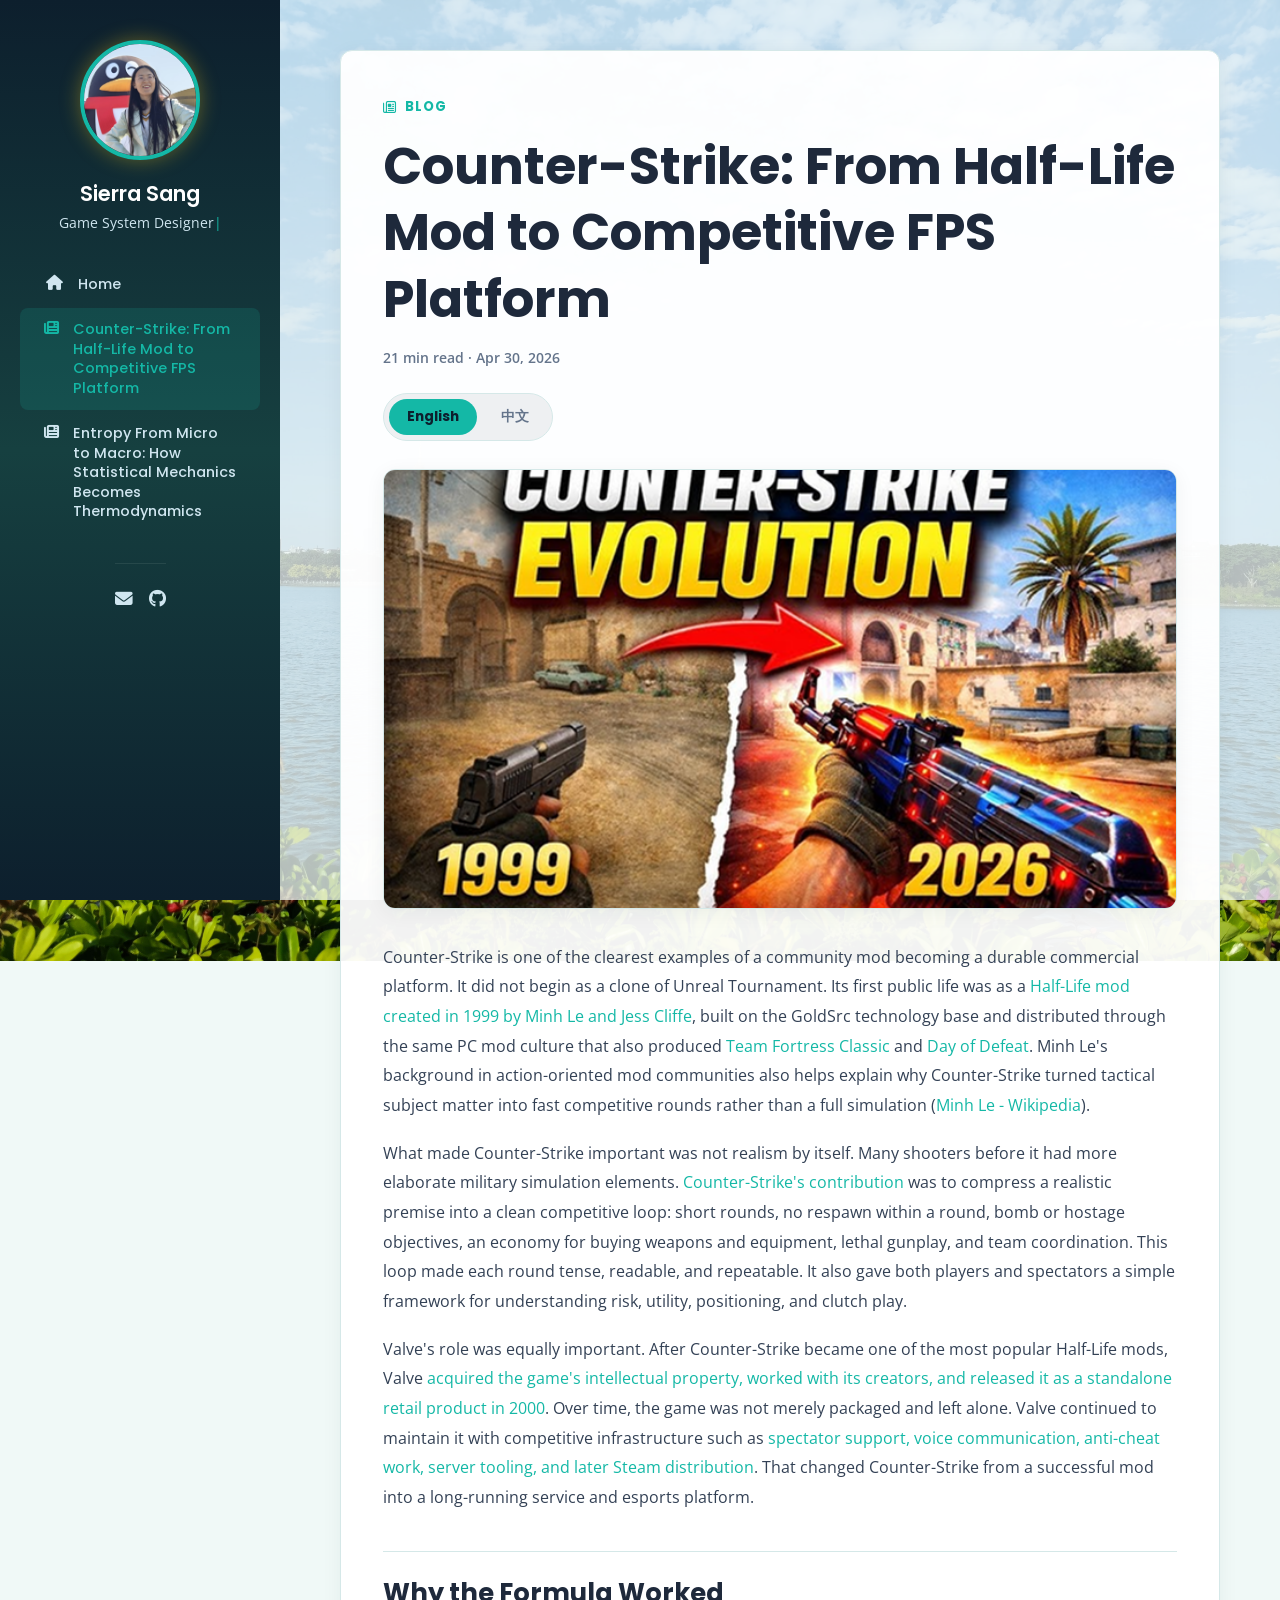
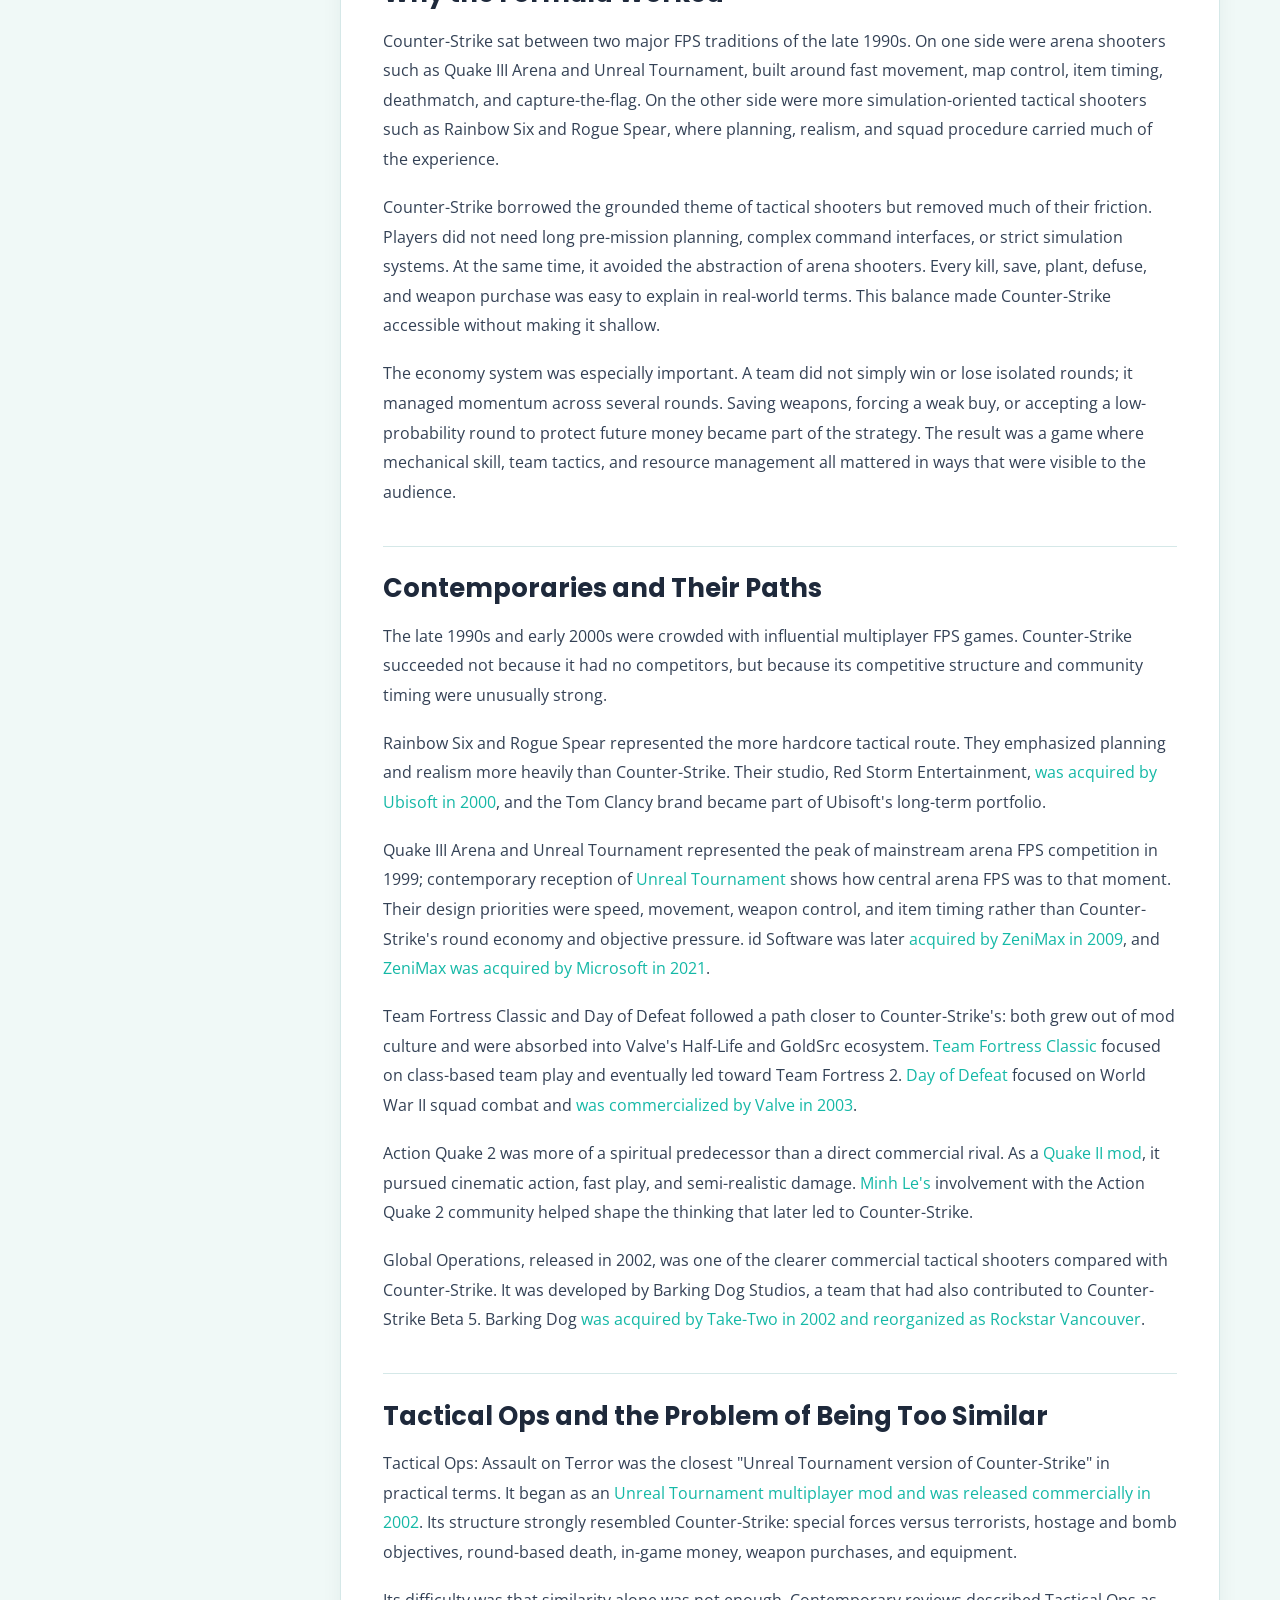
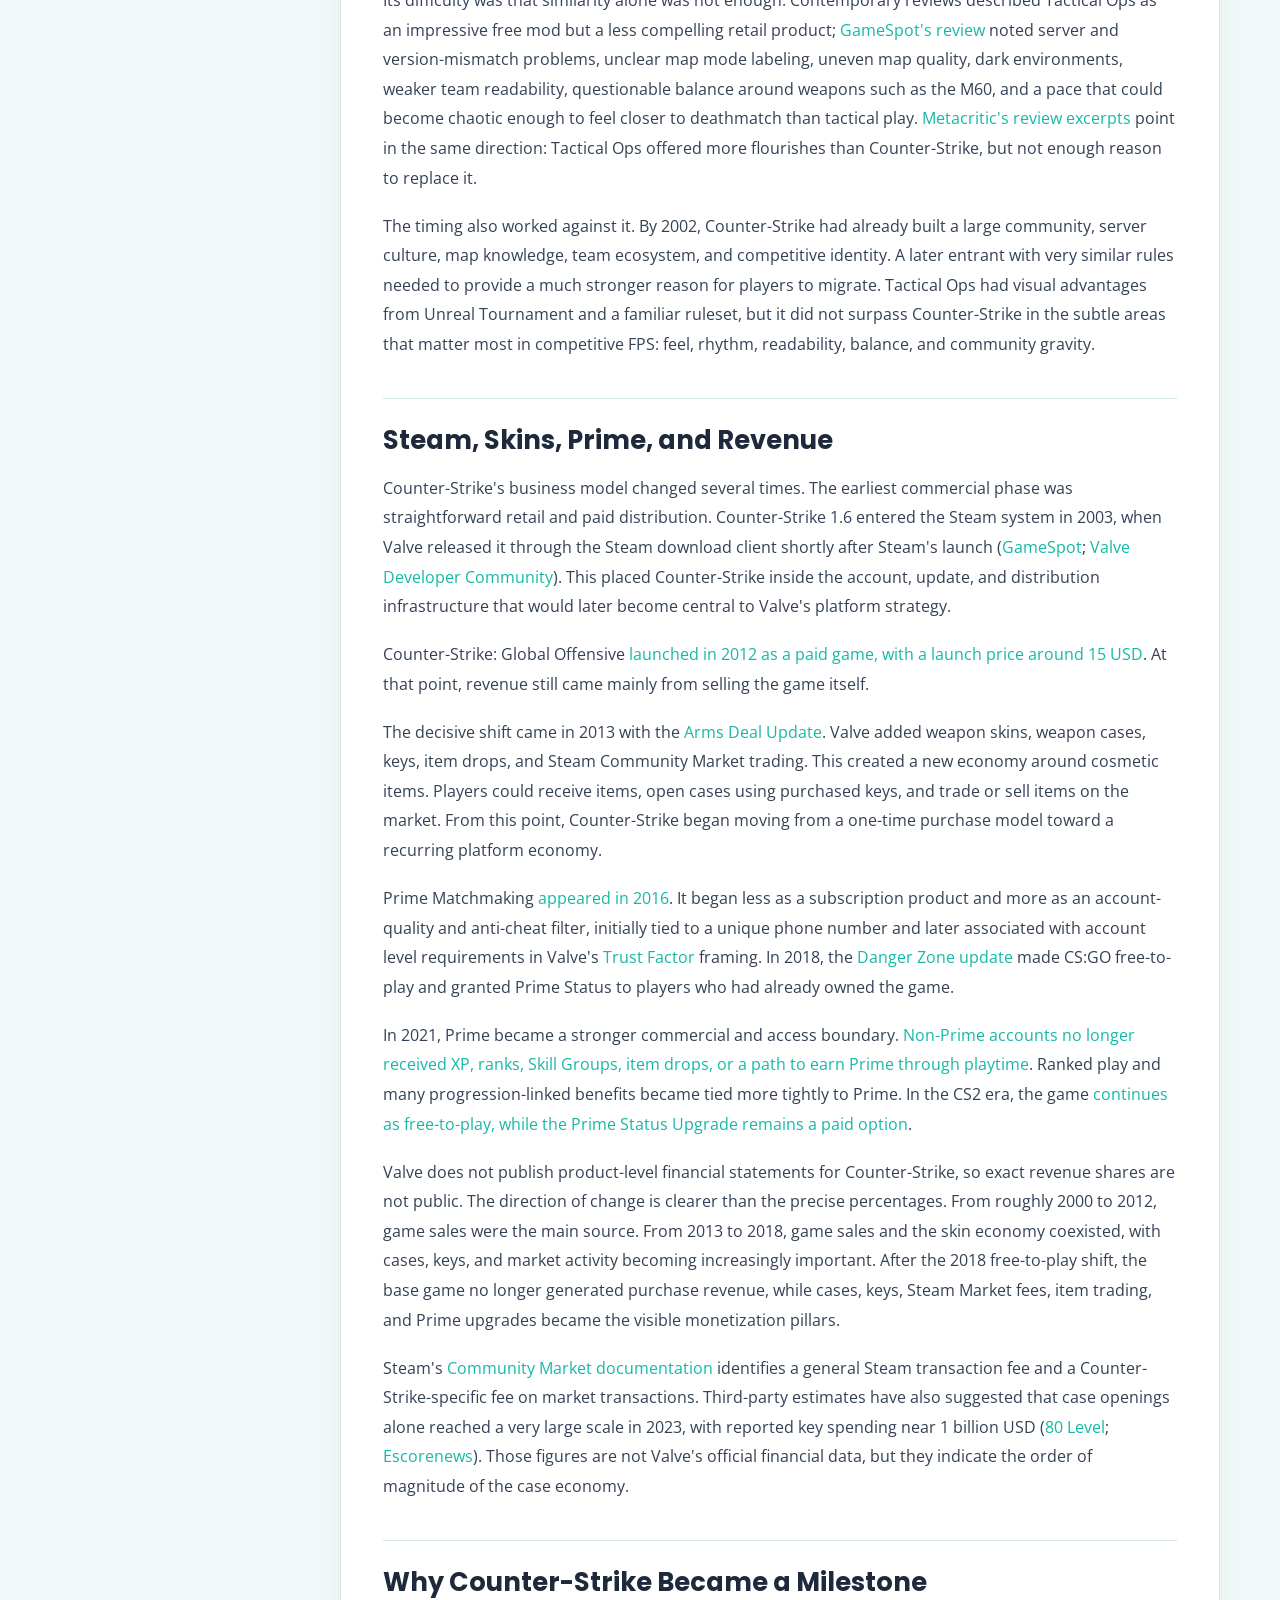
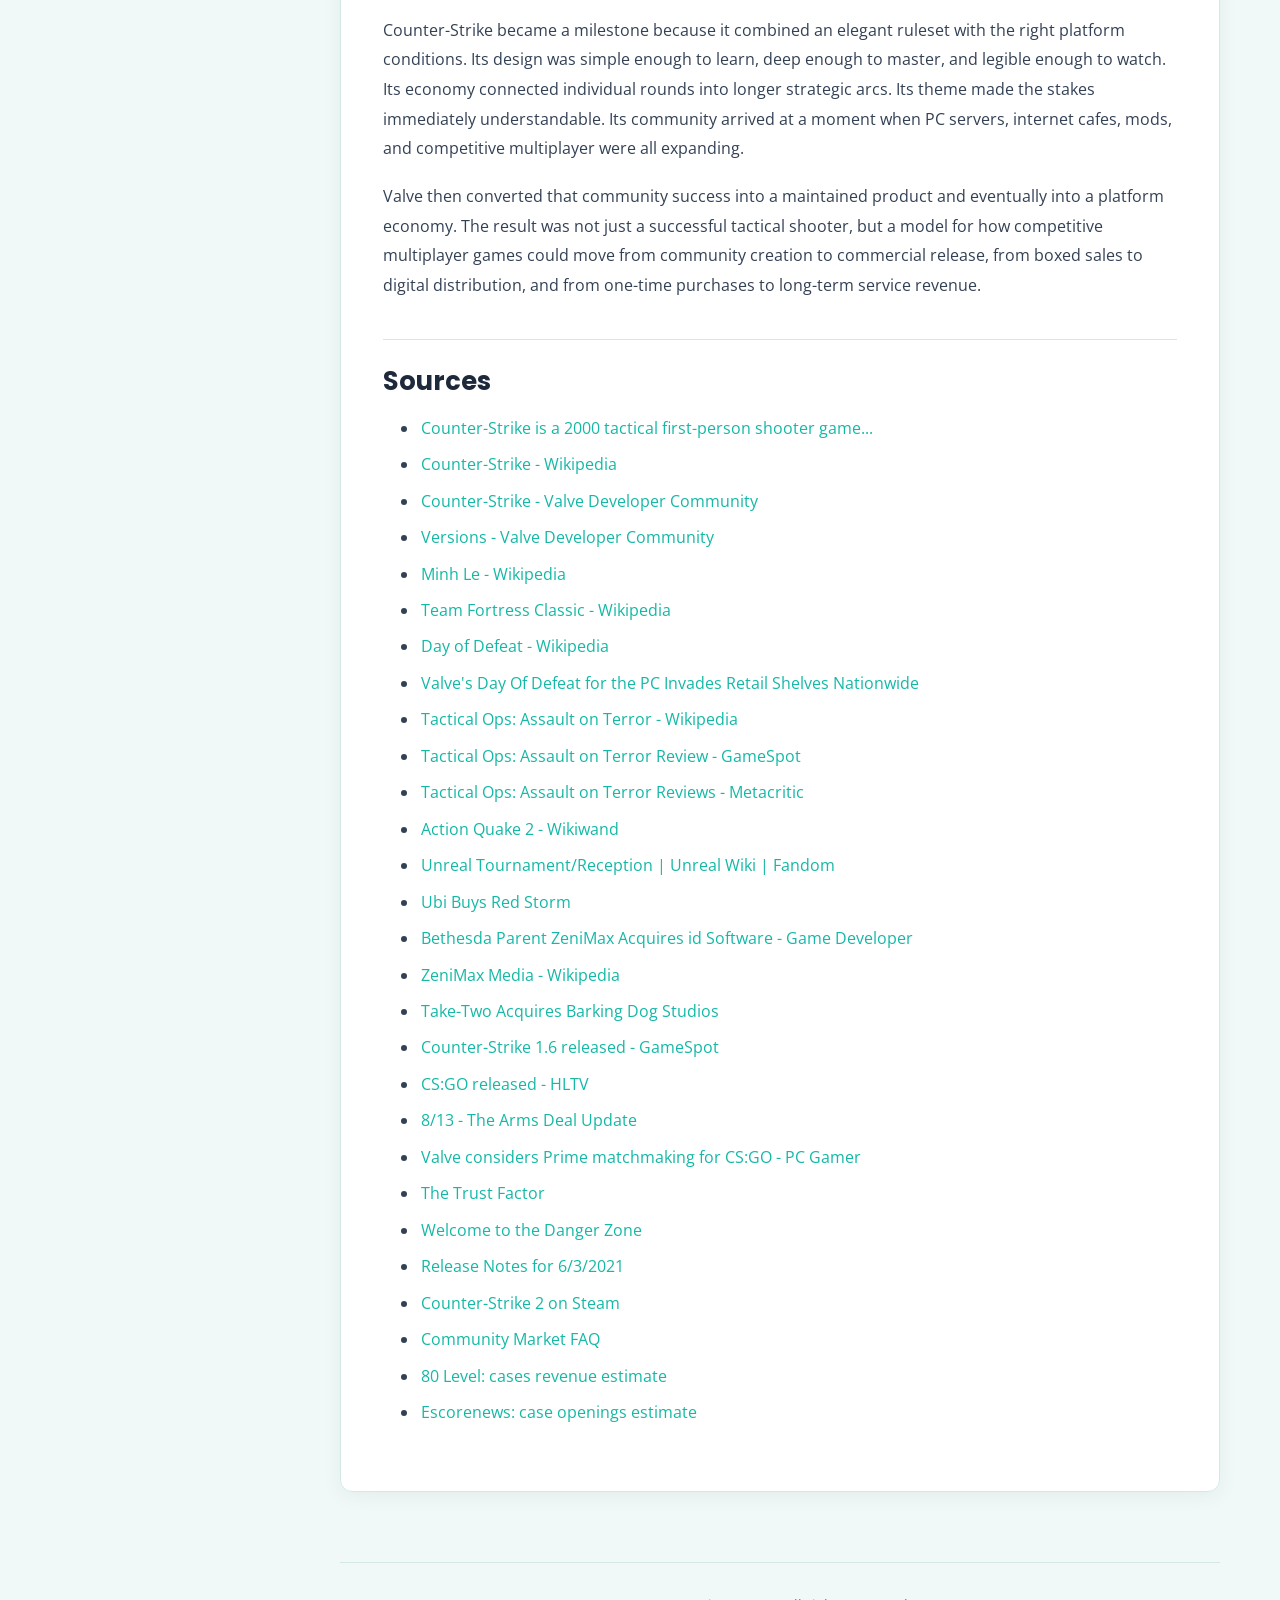
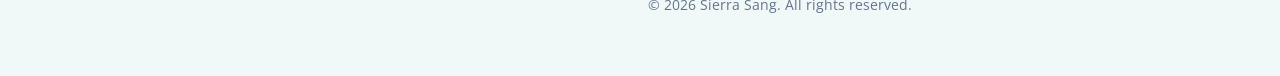
==== commit d14f759b: "blogs: add new blog post and maintain old banners" ====
--- a/blogs/2026-04-30-cs-history.html
+++ b/blogs/2026-04-30-cs-history.html
@@ -55,7 +55,7 @@
             <button type="button" class="language-btn active" data-lang-switch="en" aria-pressed="true">English</button>
             <button type="button" class="language-btn" data-lang-switch="zh" aria-pressed="false">&#20013;&#25991;</button>
           </div>
-          <img src="../res/blogs/2026-04-30-cs-history-banner.jpg" alt="Banner for Counter-Strike: From Half-Life Mod to Competitive FPS Platform" class="blog-banner">
+          <img src="../res/blogs/2026-04-30-cs-history-banner.png" alt="Banner for Counter-Strike: From Half-Life Mod to Competitive FPS Platform" class="blog-banner">
         </header>
 
         <article class="blog-article lang-panel is-active" data-lang="en" lang="en-US">
--- a/css/style.css
+++ b/css/style.css
@@ -601,7 +601,7 @@
 }
 
 .portfolio-card.hidden,
-.project-card.hidden {
+.blog-card.hidden {
   display: none;
 }
 
@@ -656,15 +656,15 @@
   line-height: 1.6;
 }
 
-/* ---------- PROJECT ---------- */
-.project-filters {
+/* ---------- BLOG ---------- */
+.blog-filters {
   display: flex;
   gap: 10px;
   margin-bottom: 30px;
   flex-wrap: wrap;
 }
 
-.project-filter-btn {
+.blog-filter-btn {
   padding: 8px 22px;
   border: 2px solid var(--border);
   border-radius: 30px;
@@ -677,21 +677,21 @@
   transition: all var(--transition);
 }
 
-.project-filter-btn:hover,
-.project-filter-btn.active {
+.blog-filter-btn:hover,
+.blog-filter-btn.active {
   border-color: var(--accent);
   color: var(--accent);
   background: rgba(20, 184, 166, 0.1);
 }
 
-.project-grid {
+.blog-grid {
   display: grid;
   grid-template-columns: repeat(auto-fill, minmax(360px, 1fr));
   gap: 24px;
   max-width: calc(360px * 3 + 24px * 2);
 }
 
-.project-card {
+.blog-card {
   color: inherit;
   display: block;
   background: var(--card-bg);
@@ -702,12 +702,12 @@
   transition: all var(--transition);
 }
 
-.project-card:hover {
+.blog-card:hover {
   transform: translateY(-4px);
   box-shadow: var(--shadow-hover);
 }
 
-.project-thumb {
+.blog-thumb {
   height: 160px;
   display: flex;
   align-items: flex-end;
@@ -715,7 +715,7 @@
   padding: 14px;
 }
 
-.project-tag {
+.blog-tag {
   font-size: 0.75rem;
   font-weight: 600;
   color: #fff;
@@ -725,28 +725,28 @@
   backdrop-filter: blur(4px);
 }
 
-.project-info {
+.blog-card-info {
   padding: 20px;
 }
 
-.project-date {
+.blog-card-date {
   font-size: 0.8rem;
   color: var(--text-light);
   display: block;
   margin-bottom: 8px;
 }
 
-.project-date i {
+.blog-card-date i {
   margin-right: 4px;
 }
 
-.project-info h4 {
+.blog-card-info h4 {
   font-size: 1rem;
   margin-bottom: 8px;
   line-height: 1.4;
 }
 
-.project-info p {
+.blog-card-info p {
   font-size: 0.88rem;
   color: var(--text-light);
   line-height: 1.6;
@@ -882,6 +882,38 @@
 .site-footer p {
   font-size: 0.85rem;
   color: var(--text-light);
+}
+
+.visitor-count {
+  display: flex;
+  flex-wrap: wrap;
+  align-items: center;
+  justify-content: center;
+  gap: 8px;
+  margin-top: 8px;
+}
+
+.visitor-count[hidden] {
+  display: none;
+}
+
+.visitor-count-item {
+  display: inline-flex;
+  align-items: center;
+  gap: 5px;
+}
+
+.visitor-count-item i {
+  color: var(--accent);
+  font-size: 0.8rem;
+}
+
+.visitor-count-status {
+  color: var(--text-light);
+}
+
+.visitor-count-error .visitor-count-status {
+  color: #b45309;
 }
 
 /* ---------- BLOG PAGES ---------- */
@@ -1134,7 +1166,7 @@
 
   .services-grid,
   .portfolio-grid,
-  .project-grid,
+  .blog-grid,
   .contact-info-grid,
   .funfacts-grid {
     grid-template-columns: 1fr;
